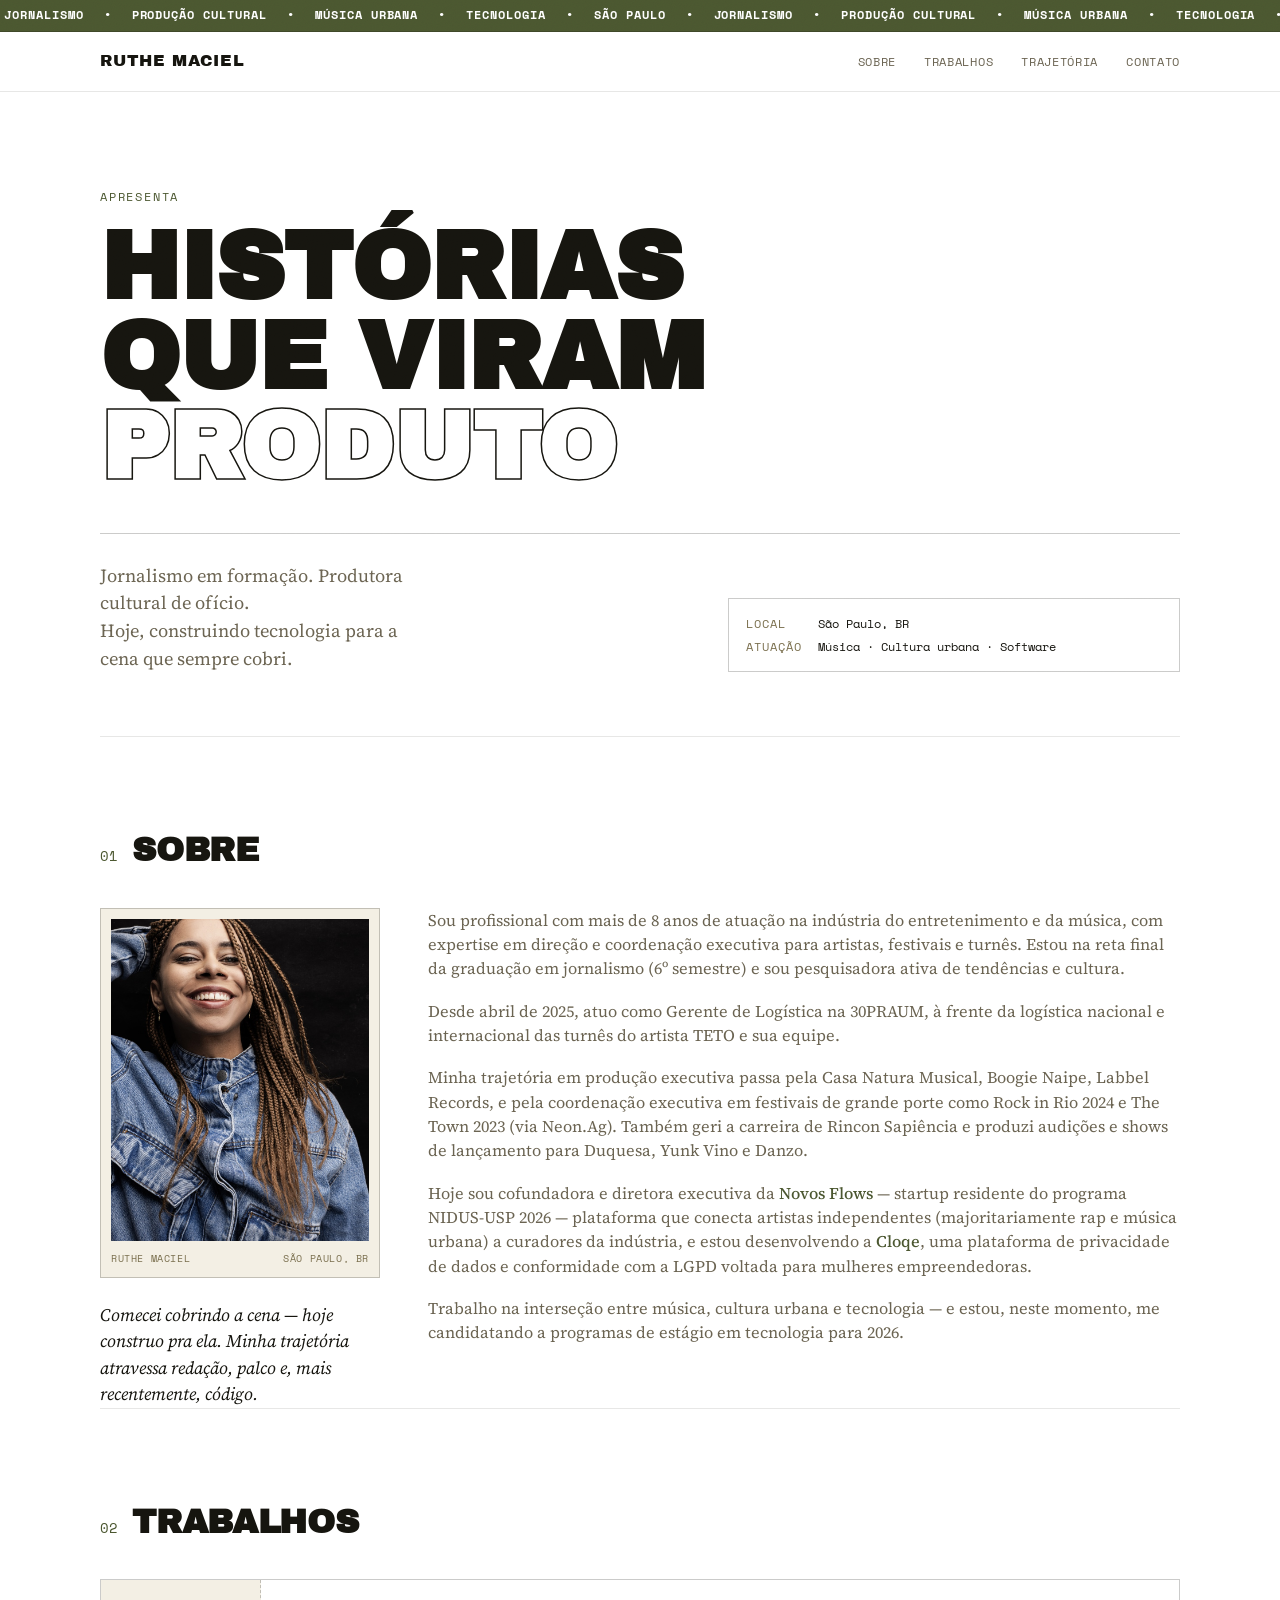
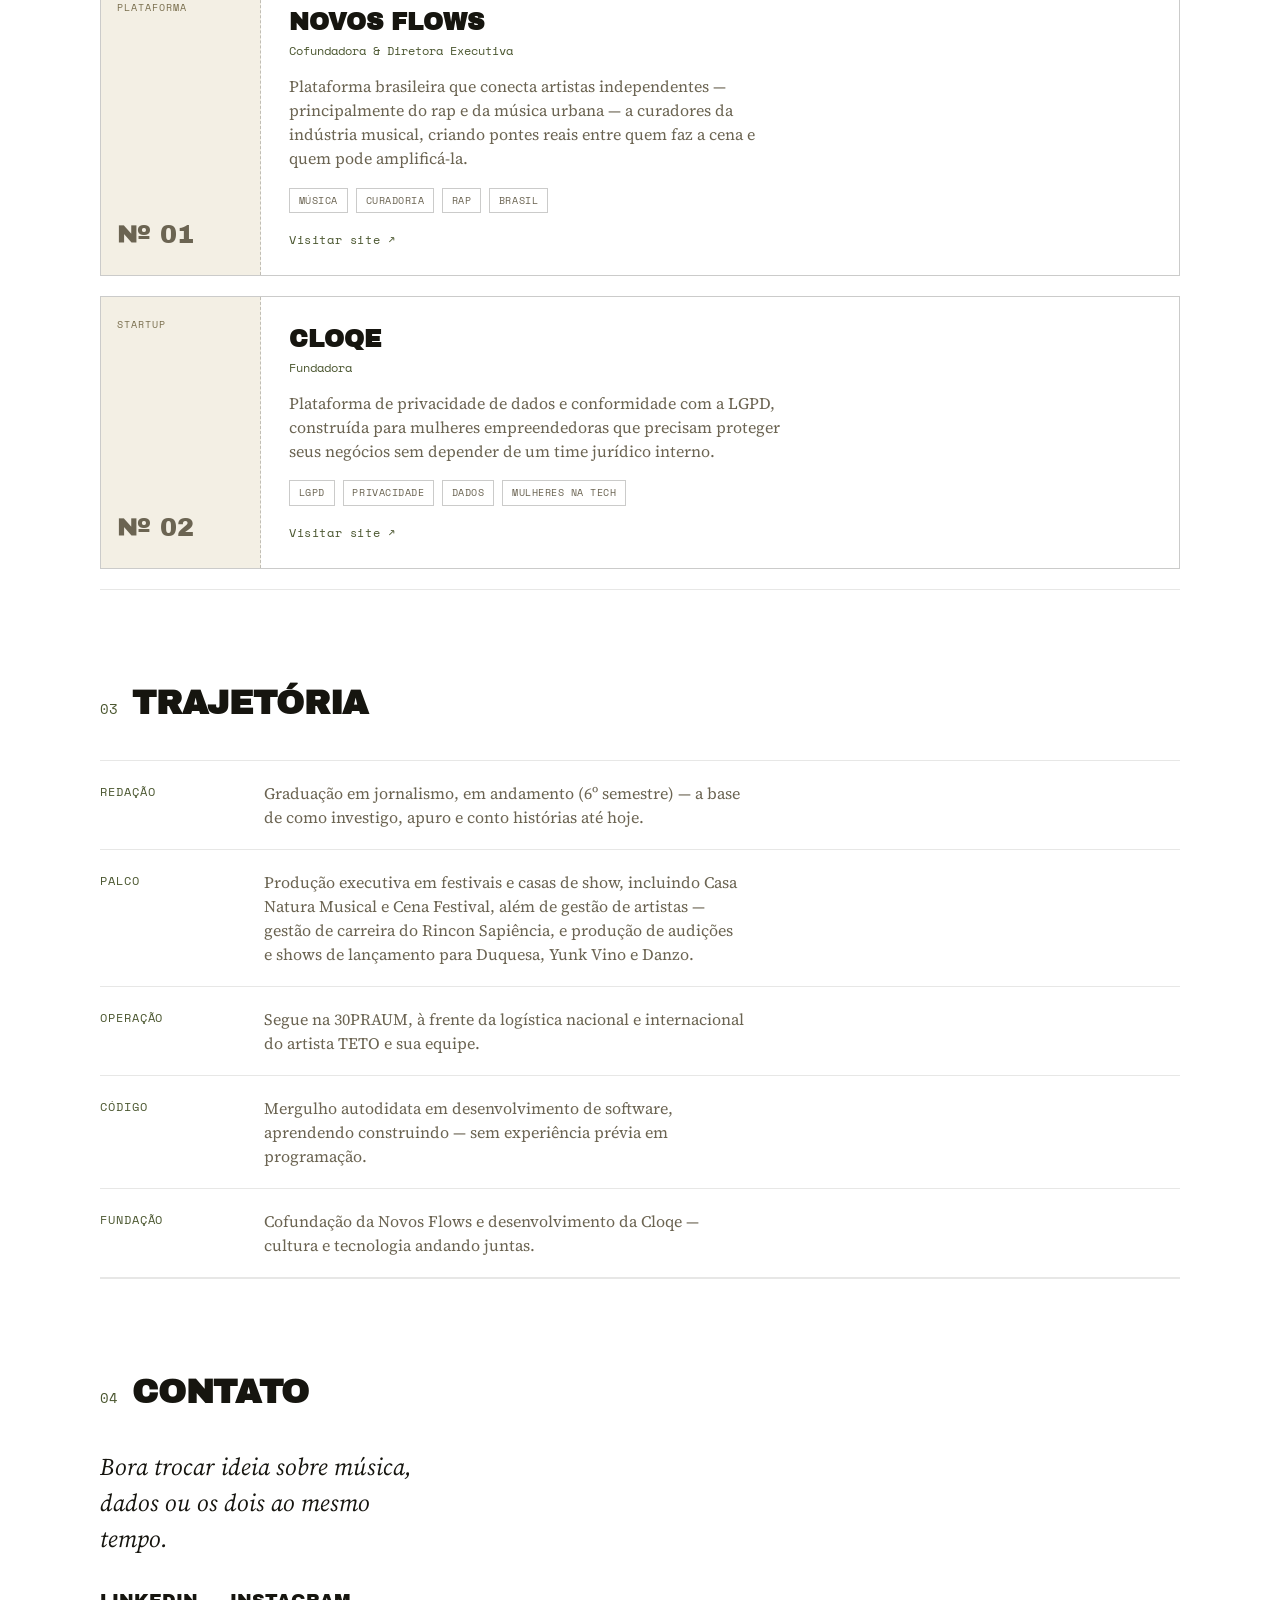
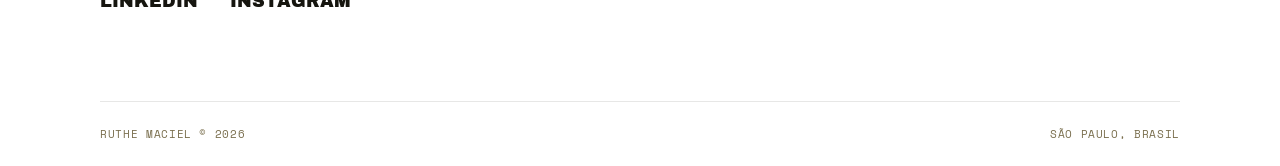
==== index.html @ b685c04d "forca atualizacao" ====
<!DOCTYPE html>
<html lang="pt-BR">
<head>
<meta charset="UTF-8">
<meta name="viewport" content="width=device-width, initial-scale=1.0">
<title>Ruthe Maciel — produção cultural & tecnologia</title>
<meta name="description" content="Ruthe Maciel. Jornalismo, produção cultural e tecnologia na cena da música urbana brasileira.">

<link rel="icon" type="image/png" href="assets/favicon.png">
<link rel="icon" type="image/svg+xml" href="assets/favicon.svg">

<meta property="og:type" content="website">
<meta property="og:title" content="Ruthe Maciel — histórias que viram produto">
<meta property="og:description" content="Jornalismo, produção cultural e tecnologia na cena da música urbana brasileira.">
<meta property="og:image" content="https://ruthemaciel-portfolio.vercel.app/assets/og-image.png">
<meta property="og:url" content="https://ruthemaciel-portfolio.vercel.app">
<meta property="og:locale" content="pt_BR">

<meta name="twitter:card" content="summary_large_image">
<meta name="twitter:title" content="Ruthe Maciel — histórias que viram produto">
<meta name="twitter:description" content="Jornalismo, produção cultural e tecnologia na cena da música urbana brasileira.">
<meta name="twitter:image" content="https://ruthemaciel-portfolio.vercel.app/assets/og-image.png">

<link rel="preconnect" href="https://fonts.googleapis.com">
<link rel="preconnect" href="https://fonts.gstatic.com" crossorigin>
<link href="https://fonts.googleapis.com/css2?family=Archivo+Black&family=Archivo:wght@400;500;600;700&family=Source+Serif+4:ital,opsz,wght@0,8..60,400;0,8..60,500;1,8..60,400&family=Space+Mono:wght@400;700&display=swap" rel="stylesheet">
<link rel="stylesheet" href="styles.css">
</head>
<body>

  <div class="grain"></div>

  <!-- MARQUEE -->
  <div class="marquee" aria-hidden="true">
    <div class="marquee__track">
      <div class="marquee__half">
        <span>JORNALISMO</span><span>•</span><span>PRODUÇÃO CULTURAL</span><span>•</span><span>MÚSICA URBANA</span><span>•</span><span>TECNOLOGIA</span><span>•</span><span>SÃO PAULO</span><span>•</span>
        <span>JORNALISMO</span><span>•</span><span>PRODUÇÃO CULTURAL</span><span>•</span><span>MÚSICA URBANA</span><span>•</span><span>TECNOLOGIA</span><span>•</span><span>SÃO PAULO</span><span>•</span>
        <span>JORNALISMO</span><span>•</span><span>PRODUÇÃO CULTURAL</span><span>•</span><span>MÚSICA URBANA</span><span>•</span><span>TECNOLOGIA</span><span>•</span><span>SÃO PAULO</span><span>•</span>
        <span>JORNALISMO</span><span>•</span><span>PRODUÇÃO CULTURAL</span><span>•</span><span>MÚSICA URBANA</span><span>•</span><span>TECNOLOGIA</span><span>•</span><span>SÃO PAULO</span><span>•</span>
        <span>JORNALISMO</span><span>•</span><span>PRODUÇÃO CULTURAL</span><span>•</span><span>MÚSICA URBANA</span><span>•</span><span>TECNOLOGIA</span><span>•</span><span>SÃO PAULO</span><span>•</span>
        <span>JORNALISMO</span><span>•</span><span>PRODUÇÃO CULTURAL</span><span>•</span><span>MÚSICA URBANA</span><span>•</span><span>TECNOLOGIA</span><span>•</span><span>SÃO PAULO</span><span>•</span>
        <span>JORNALISMO</span><span>•</span><span>PRODUÇÃO CULTURAL</span><span>•</span><span>MÚSICA URBANA</span><span>•</span><span>TECNOLOGIA</span><span>•</span><span>SÃO PAULO</span><span>•</span>
        <span>JORNALISMO</span><span>•</span><span>PRODUÇÃO CULTURAL</span><span>•</span><span>MÚSICA URBANA</span><span>•</span><span>TECNOLOGIA</span><span>•</span><span>SÃO PAULO</span><span>•</span>
      </div>
      <div class="marquee__half" aria-hidden="true">
        <span>JORNALISMO</span><span>•</span><span>PRODUÇÃO CULTURAL</span><span>•</span><span>MÚSICA URBANA</span><span>•</span><span>TECNOLOGIA</span><span>•</span><span>SÃO PAULO</span><span>•</span>
        <span>JORNALISMO</span><span>•</span><span>PRODUÇÃO CULTURAL</span><span>•</span><span>MÚSICA URBANA</span><span>•</span><span>TECNOLOGIA</span><span>•</span><span>SÃO PAULO</span><span>•</span>
        <span>JORNALISMO</span><span>•</span><span>PRODUÇÃO CULTURAL</span><span>•</span><span>MÚSICA URBANA</span><span>•</span><span>TECNOLOGIA</span><span>•</span><span>SÃO PAULO</span><span>•</span>
        <span>JORNALISMO</span><span>•</span><span>PRODUÇÃO CULTURAL</span><span>•</span><span>MÚSICA URBANA</span><span>•</span><span>TECNOLOGIA</span><span>•</span><span>SÃO PAULO</span><span>•</span>
        <span>JORNALISMO</span><span>•</span><span>PRODUÇÃO CULTURAL</span><span>•</span><span>MÚSICA URBANA</span><span>•</span><span>TECNOLOGIA</span><span>•</span><span>SÃO PAULO</span><span>•</span>
        <span>JORNALISMO</span><span>•</span><span>PRODUÇÃO CULTURAL</span><span>•</span><span>MÚSICA URBANA</span><span>•</span><span>TECNOLOGIA</span><span>•</span><span>SÃO PAULO</span><span>•</span>
        <span>JORNALISMO</span><span>•</span><span>PRODUÇÃO CULTURAL</span><span>•</span><span>MÚSICA URBANA</span><span>•</span><span>TECNOLOGIA</span><span>•</span><span>SÃO PAULO</span><span>•</span>
        <span>JORNALISMO</span><span>•</span><span>PRODUÇÃO CULTURAL</span><span>•</span><span>MÚSICA URBANA</span><span>•</span><span>TECNOLOGIA</span><span>•</span><span>SÃO PAULO</span><span>•</span>
      </div>
    </div>
  </div>

  <header class="site-header">
    <div class="wrap site-header__row">
      <span class="logo">RUTHE MACIEL</span>
      <nav class="nav">
        <a href="#sobre">Sobre</a>
        <a href="#trabalhos">Trabalhos</a>
        <a href="#trajetoria">Trajetória</a>
        <a href="#contato">Contato</a>
      </nav>
    </div>
  </header>

  <!-- HERO -->
  <section class="hero wrap">
    <p class="eyebrow">APRESENTA</p>
    <h1 class="hero__title">
      HISTÓRIAS<br>
      QUE VIRAM<br>
      <span class="outline">PRODUTO</span>
    </h1>
    <div class="hero__meta">
      <p class="hero__role">Jornalismo em formação. Produtora cultural de ofício.<br>Hoje, construindo tecnologia para a cena que sempre cobri.</p>
      <div class="ticket">
        <span class="ticket__label">LOCAL</span>
        <span class="ticket__value">São Paulo, BR</span>
        <span class="ticket__label">ATUAÇÃO</span>
        <span class="ticket__value">Música · Cultura urbana · Software</span>
      </div>
    </div>
  </section>

  <!-- SOBRE -->
  <section id="sobre" class="about wrap">
    <div class="section-head">
      <span class="section-num">01</span>
      <h2>Sobre</h2>
    </div>
    <div class="about__grid">
      <div class="about__portrait">
        <figure class="photo-frame">
          <img src="assets/photo/ruthe-original.jpg" alt="Retrato de Ruthe Maciel">
          <figcaption>
            <span>RUTHE MACIEL</span>
            <span>SÃO PAULO, BR</span>
          </figcaption>
        </figure>
        <p class="about__lead">
          Comecei cobrindo a cena — hoje construo pra ela. Minha trajetória atravessa redação, palco e, mais recentemente, código.
        </p>
      </div>
      <div class="about__body">
        <p>Sou profissional com mais de 8 anos de atuação na indústria do entretenimento e da música, com expertise em direção e coordenação executiva para artistas, festivais e turnês. Estou na reta final da graduação em jornalismo (6º semestre) e sou pesquisadora ativa de tendências e cultura.</p>
        <p>Desde abril de 2025, atuo como Gerente de Logística na 30PRAUM, à frente da logística nacional e internacional das turnês do artista TETO e sua equipe.</p>
        <p>Minha trajetória em produção executiva passa pela Casa Natura Musical, Boogie Naipe, Labbel Records, e pela coordenação executiva em festivais de grande porte como Rock in Rio 2024 e The Town 2023 (via Neon.Ag). Também geri a carreira de Rincon Sapiência e produzi audições e shows de lançamento para Duquesa, Yunk Vino e Danzo.</p>
        <p>Hoje sou cofundadora e diretora executiva da <strong>Novos Flows</strong> — startup residente do programa NIDUS-USP 2026 — plataforma que conecta artistas independentes (majoritariamente rap e música urbana) a curadores da indústria, e estou desenvolvendo a <strong>Cloqe</strong>, uma plataforma de privacidade de dados e conformidade com a LGPD voltada para mulheres empreendedoras.</p>
        <p>Trabalho na interseção entre música, cultura urbana e tecnologia — e estou, neste momento, me candidatando a programas de estágio em tecnologia para 2026.</p>
      </div>
    </div>
  </section>

  <!-- TRABALHOS -->
  <section id="trabalhos" class="works wrap">
    <div class="section-head">
      <span class="section-num">02</span>
      <h2>Trabalhos</h2>
    </div>

    <article class="work-card">
      <div class="work-card__stub">
        <span class="stub__eyebrow">PLATAFORMA</span>
        <span class="stub__num">№ 01</span>
      </div>
      <div class="work-card__body">
        <h3>Novos Flows</h3>
        <p class="work-card__role">Cofundadora & Diretora Executiva</p>
        <p class="work-card__desc">Plataforma brasileira que conecta artistas independentes — principalmente do rap e da música urbana — a curadores da indústria musical, criando pontes reais entre quem faz a cena e quem pode amplificá-la.</p>
        <div class="tags">
          <span>MÚSICA</span><span>CURADORIA</span><span>RAP</span><span>BRASIL</span>
        </div>
        <a href="https://novosflows.com.br" class="work-card__visit" target="_blank" rel="noopener noreferrer">Visitar site ↗</a>
      </div>
    </article>

    <article class="work-card">
      <div class="work-card__stub">
        <span class="stub__eyebrow">STARTUP</span>
        <span class="stub__num">№ 02</span>
      </div>
      <div class="work-card__body">
        <h3>Cloqe</h3>
        <p class="work-card__role">Fundadora</p>
        <p class="work-card__desc">Plataforma de privacidade de dados e conformidade com a LGPD, construída para mulheres empreendedoras que precisam proteger seus negócios sem depender de um time jurídico interno.</p>
        <div class="tags">
          <span>LGPD</span><span>PRIVACIDADE</span><span>DADOS</span><span>MULHERES NA TECH</span>
        </div>
        <a href="https://cloqe.com.br" class="work-card__visit" target="_blank" rel="noopener noreferrer">Visitar site ↗</a>
      </div>
    </article>
  </section>

  <!-- TRAJETÓRIA -->
  <section id="trajetoria" class="timeline wrap">
    <div class="section-head">
      <span class="section-num">03</span>
      <h2>Trajetória</h2>
    </div>
    <ul class="timeline__list">
      <li>
        <span class="timeline__tag">REDAÇÃO</span>
        <p>Graduação em jornalismo, em andamento (6º semestre) — a base de como investigo, apuro e conto histórias até hoje.</p>
      </li>
      <li>
        <span class="timeline__tag">PALCO</span>
        <p>Produção executiva em festivais e casas de show, incluindo Casa Natura Musical e Cena Festival, além de gestão de artistas — gestão de carreira do Rincon Sapiência, e produção de audições e shows de lançamento para Duquesa, Yunk Vino e Danzo.</p>
      </li>
      <li>
        <span class="timeline__tag">OPERAÇÃO</span>
        <p>Segue na 30PRAUM, à frente da logística nacional e internacional do artista TETO e sua equipe.</p>
      </li>
      <li>
        <span class="timeline__tag">CÓDIGO</span>
        <p>Mergulho autodidata em desenvolvimento de software, aprendendo construindo — sem experiência prévia em programação.</p>
      </li>
      <li>
        <span class="timeline__tag">FUNDAÇÃO</span>
        <p>Cofundação da Novos Flows e desenvolvimento da Cloqe — cultura e tecnologia andando juntas.</p>
      </li>
    </ul>
  </section>

  <!-- CONTATO -->
  <section id="contato" class="contact wrap">
    <div class="section-head">
      <span class="section-num">04</span>
      <h2>Contato</h2>
    </div>
    <p class="contact__lead">Bora trocar ideia sobre música, dados ou os dois ao mesmo tempo.</p>
    <div class="contact__links">
      <a href="https://www.linkedin.com/in/aruthemaciel/" class="contact__link" target="_blank" rel="noopener noreferrer">LinkedIn</a>
      <a href="https://www.instagram.com/aruthemaciel/" class="contact__link" target="_blank" rel="noopener noreferrer">Instagram</a>
    </div>
  </section>

  <footer class="site-footer wrap">
    <span>RUTHE MACIEL © 2026</span>
    <span>SÃO PAULO, BRASIL</span>
  </footer>

  <script src="script.js"></script>
</body>
</html>
---- styles.css ----
/* ============================================
   TOKENS
   ============================================ */
:root {
  --bg: #FFFFFF;
  --surface: #F3EFE4;
  --ink: #16150F;
  --muted: #6B6452;
  --pink: #4B5730;
  --olive: #7A6F4E;
  --line: rgba(22, 21, 15, 0.10);
  --line-strong: rgba(22, 21, 15, 0.22);

  --display: 'Archivo Black', 'Archivo', sans-serif;
  --sans: 'Archivo', sans-serif;
  --serif: 'Source Serif 4', Georgia, serif;
  --mono: 'Space Mono', monospace;

  --wrap: min(1080px, 100% - 3rem);
}

* { box-sizing: border-box; }

@media (prefers-reduced-motion: reduce) {
  *, *::before, *::after {
    animation-duration: 0.01ms !important;
    animation-iteration-count: 1 !important;
    transition-duration: 0.01ms !important;
    scroll-behavior: auto !important;
  }
}

html { scroll-behavior: smooth; }

body {
  margin: 0;
  background: var(--bg);
  color: var(--ink);
  font-family: var(--sans);
  line-height: 1.5;
  position: relative;
}

.wrap {
  width: var(--wrap);
  margin-inline: auto;
}

/* subtle film-grain texture, purely decorative */
.grain {
  position: fixed;
  inset: 0;
  pointer-events: none;
  z-index: 1;
  opacity: 0.05;
  mix-blend-mode: overlay;
  background-image: url("data:image/svg+xml,%3Csvg xmlns='http://www.w3.org/2000/svg' width='140' height='140'%3E%3Cfilter id='n'%3E%3CfeTurbulence type='fractalNoise' baseFrequency='0.9' numOctaves='2' stitchTiles='stitch'/%3E%3C/filter%3E%3Crect width='100%25' height='100%25' filter='url(%23n)'/%3E%3C/svg%3E");
}

a { color: inherit; }

/* ============================================
   MARQUEE
   ============================================ */
.marquee {
  background: var(--pink);
  color: var(--bg);
  overflow: hidden;
  white-space: nowrap;
  border-bottom: 1px solid var(--line-strong);
}

.marquee__track {
  display: flex;
  width: max-content;
  font-family: var(--mono);
  font-weight: 700;
  font-size: 0.75rem;
  letter-spacing: 0.08em;
  animation: scroll 300s linear infinite;
}

.marquee__half {
  display: flex;
  flex-shrink: 0;
  gap: 0.75rem;
  padding-block: 0.4rem;
}

.marquee__track span { padding-inline: 0.25rem; }

@keyframes scroll {
  from { transform: translateX(0); }
  to { transform: translateX(-50%); }
}

/* ============================================
   HEADER
   ============================================ */
.site-header {
  position: sticky;
  top: 0;
  z-index: 10;
  background: rgba(255, 255, 255, 0.82);
  backdrop-filter: blur(6px);
  border-bottom: 1px solid var(--line);
}

.site-header__row {
  display: flex;
  align-items: center;
  justify-content: space-between;
  padding-block: 1.1rem;
}

.logo {
  font-family: var(--display);
  font-size: 1rem;
  letter-spacing: 0.05em;
}

.nav { display: flex; gap: 1.75rem; }

.nav a {
  text-decoration: none;
  font-family: var(--mono);
  font-size: 0.72rem;
  letter-spacing: 0.06em;
  text-transform: uppercase;
  color: var(--muted);
  position: relative;
  padding-block: 0.2rem;
}

.nav a:hover,
.nav a:focus-visible { color: var(--ink); }

.nav a::after {
  content: '';
  position: absolute;
  left: 0; bottom: -2px;
  width: 0; height: 1px;
  background: var(--pink);
  transition: width 0.25s ease;
}

.nav a:hover::after,
.nav a:focus-visible::after { width: 100%; }

/* ============================================
   HERO
   ============================================ */
.hero {
  padding-top: clamp(3rem, 8vw, 6rem);
  padding-bottom: clamp(3rem, 6vw, 4rem);
}

.eyebrow {
  font-family: var(--mono);
  font-size: 0.75rem;
  letter-spacing: 0.15em;
  color: var(--pink);
  margin: 0 0 1rem;
}

.hero__title {
  font-family: var(--display);
  font-size: clamp(2.75rem, 9vw, 6rem);
  line-height: 0.94;
  letter-spacing: -0.01em;
  margin: 0 0 2.5rem;
  text-transform: uppercase;
}

.hero__title .outline {
  -webkit-text-stroke: 1.5px var(--ink);
  color: transparent;
}

.hero__meta {
  display: grid;
  grid-template-columns: 1.3fr 1fr;
  gap: 2.5rem;
  align-items: end;
  border-top: 1px solid var(--line-strong);
  padding-top: 1.75rem;
}

.hero__role {
  font-family: var(--serif);
  font-size: 1.15rem;
  color: var(--muted);
  margin: 0;
  max-width: 34ch;
}

.ticket {
  display: grid;
  grid-template-columns: auto 1fr;
  gap: 0.35rem 1rem;
  font-family: var(--mono);
  font-size: 0.72rem;
  border: 1px solid var(--line-strong);
  padding: 1rem 1.1rem;
}

.ticket__label { color: var(--olive); letter-spacing: 0.08em; }
.ticket__value { color: var(--ink); }

/* ============================================
   SECTION HEAD (shared)
   ============================================ */
.section-head {
  display: flex;
  align-items: baseline;
  gap: 0.9rem;
  margin-bottom: 2rem;
  padding-top: clamp(3.5rem, 7vw, 5.5rem);
  border-top: 1px solid var(--line);
}

.section-num {
  font-family: var(--mono);
  color: var(--pink);
  font-size: 0.85rem;
}

.section-head h2 {
  font-family: var(--display);
  text-transform: uppercase;
  font-size: clamp(1.5rem, 3vw, 2.1rem);
  margin: 0;
  letter-spacing: -0.01em;
}

/* ============================================
   ABOUT
   ============================================ */
.about__grid {
  display: grid;
  grid-template-columns: 280px 1fr;
  gap: 3rem;
  align-items: start;
}

.about__portrait {
  display: flex;
  flex-direction: column;
  gap: 1.5rem;
}

.photo-frame {
  margin: 0;
  border: 1px solid var(--line-strong);
  background: var(--surface);
  padding: 10px;
}

.photo-frame img {
  display: block;
  width: 100%;
  height: auto;
}

.photo-frame figcaption {
  display: flex;
  justify-content: space-between;
  font-family: var(--mono);
  font-size: 0.62rem;
  letter-spacing: 0.06em;
  color: var(--olive);
  margin-top: 0.7rem;
}

.about__lead {
  font-family: var(--serif);
  font-style: italic;
  font-size: 1.1rem;
  color: var(--ink);
  margin: 0;
}

.about__body p {
  font-family: var(--serif);
  font-size: 1.02rem;
  color: var(--muted);
  margin: 0 0 1.1rem;
}

.about__body strong { color: var(--pink); font-weight: 500; }

/* ============================================
   WORKS
   ============================================ */
.work-card {
  display: grid;
  grid-template-columns: 160px 1fr;
  border: 1px solid var(--line-strong);
  margin-bottom: 1.25rem;
  transition: border-color 0.25s ease, transform 0.25s ease;
}

.work-card:hover {
  border-color: var(--pink);
  transform: translateX(4px);
}

.work-card__stub {
  background: var(--surface);
  border-right: 1px dashed var(--line-strong);
  display: flex;
  flex-direction: column;
  justify-content: space-between;
  padding: 1.25rem 1rem;
}

.stub__eyebrow {
  font-family: var(--mono);
  font-size: 0.65rem;
  letter-spacing: 0.1em;
  color: var(--olive);
}

.stub__num {
  font-family: var(--display);
  font-size: 1.6rem;
  color: var(--muted);
}

.work-card__body { padding: 1.5rem 1.75rem; }

.work-card__body h3 {
  font-family: var(--display);
  text-transform: uppercase;
  font-size: 1.5rem;
  margin: 0 0 0.15rem;
}

.work-card__role {
  font-family: var(--mono);
  font-size: 0.75rem;
  color: var(--pink);
  margin: 0 0 0.85rem;
}

.work-card__desc {
  font-family: var(--serif);
  color: var(--muted);
  max-width: 62ch;
  margin: 0 0 1.1rem;
}

.tags { display: flex; flex-wrap: wrap; gap: 0.5rem; }

.tags span {
  font-family: var(--mono);
  font-size: 0.65rem;
  letter-spacing: 0.05em;
  border: 1px solid var(--line-strong);
  padding: 0.25rem 0.55rem;
  color: var(--muted);
}

.work-card__visit {
  display: inline-block;
  margin-top: 1.1rem;
  font-family: var(--mono);
  font-size: 0.75rem;
  letter-spacing: 0.05em;
  color: var(--pink);
  text-decoration: none;
  border-bottom: 1px solid transparent;
  transition: border-color 0.2s ease;
}

.work-card__visit:hover,
.work-card__visit:focus-visible {
  border-color: var(--pink);
}

/* ============================================
   TIMELINE
   ============================================ */
.timeline__list {
  list-style: none;
  margin: 0;
  padding: 0;
  border-top: 1px solid var(--line);
}

.timeline__list li {
  display: grid;
  grid-template-columns: 140px 1fr;
  gap: 1.5rem;
  padding: 1.25rem 0;
  border-bottom: 1px solid var(--line);
}

.timeline__tag {
  font-family: var(--mono);
  font-size: 0.72rem;
  letter-spacing: 0.08em;
  color: var(--pink);
  padding-top: 0.15rem;
}

.timeline__list p {
  font-family: var(--serif);
  color: var(--muted);
  margin: 0;
  max-width: 60ch;
}

/* ============================================
   CONTACT
   ============================================ */
.contact { padding-bottom: 5rem; }

.contact__lead {
  font-family: var(--serif);
  font-style: italic;
  font-size: 1.5rem;
  max-width: 26ch;
  margin: 0 0 2rem;
}

.contact__links {
  display: flex;
  flex-wrap: wrap;
  gap: 1rem 2rem;
}

.contact__link {
  font-family: var(--display);
  text-transform: uppercase;
  font-size: 1.1rem;
  text-decoration: none;
  border-bottom: 2px solid transparent;
  padding-bottom: 0.2rem;
  transition: border-color 0.2s ease, color 0.2s ease;
}

.contact__link:hover,
.contact__link:focus-visible {
  border-color: var(--pink);
  color: var(--pink);
}

/* ============================================
   FOOTER
   ============================================ */
.site-footer {
  display: flex;
  justify-content: space-between;
  padding-block: 1.5rem;
  border-top: 1px solid var(--line);
  font-family: var(--mono);
  font-size: 0.68rem;
  color: var(--olive);
  letter-spacing: 0.06em;
}

/* ============================================
   FOCUS STATES
   ============================================ */
a:focus-visible,
button:focus-visible {
  outline: 2px solid var(--pink);
  outline-offset: 2px;
}

/* ============================================
   RESPONSIVE
   ============================================ */
@media (max-width: 760px) {
  .nav { gap: 1rem; }
  .nav a { font-size: 0.65rem; }

  .hero__meta {
    grid-template-columns: 1fr;
    gap: 1.5rem;
  }

  .about__grid {
    grid-template-columns: 1fr;
    gap: 1.5rem;
  }

  .work-card {
    grid-template-columns: 1fr;
  }

  .work-card__stub {
    flex-direction: row;
    border-right: none;
    border-bottom: 1px dashed var(--line-strong);
  }

  .timeline__list li {
    grid-template-columns: 1fr;
    gap: 0.4rem;
  }

  .site-footer {
    flex-direction: column;
    gap: 0.3rem;
  }
}
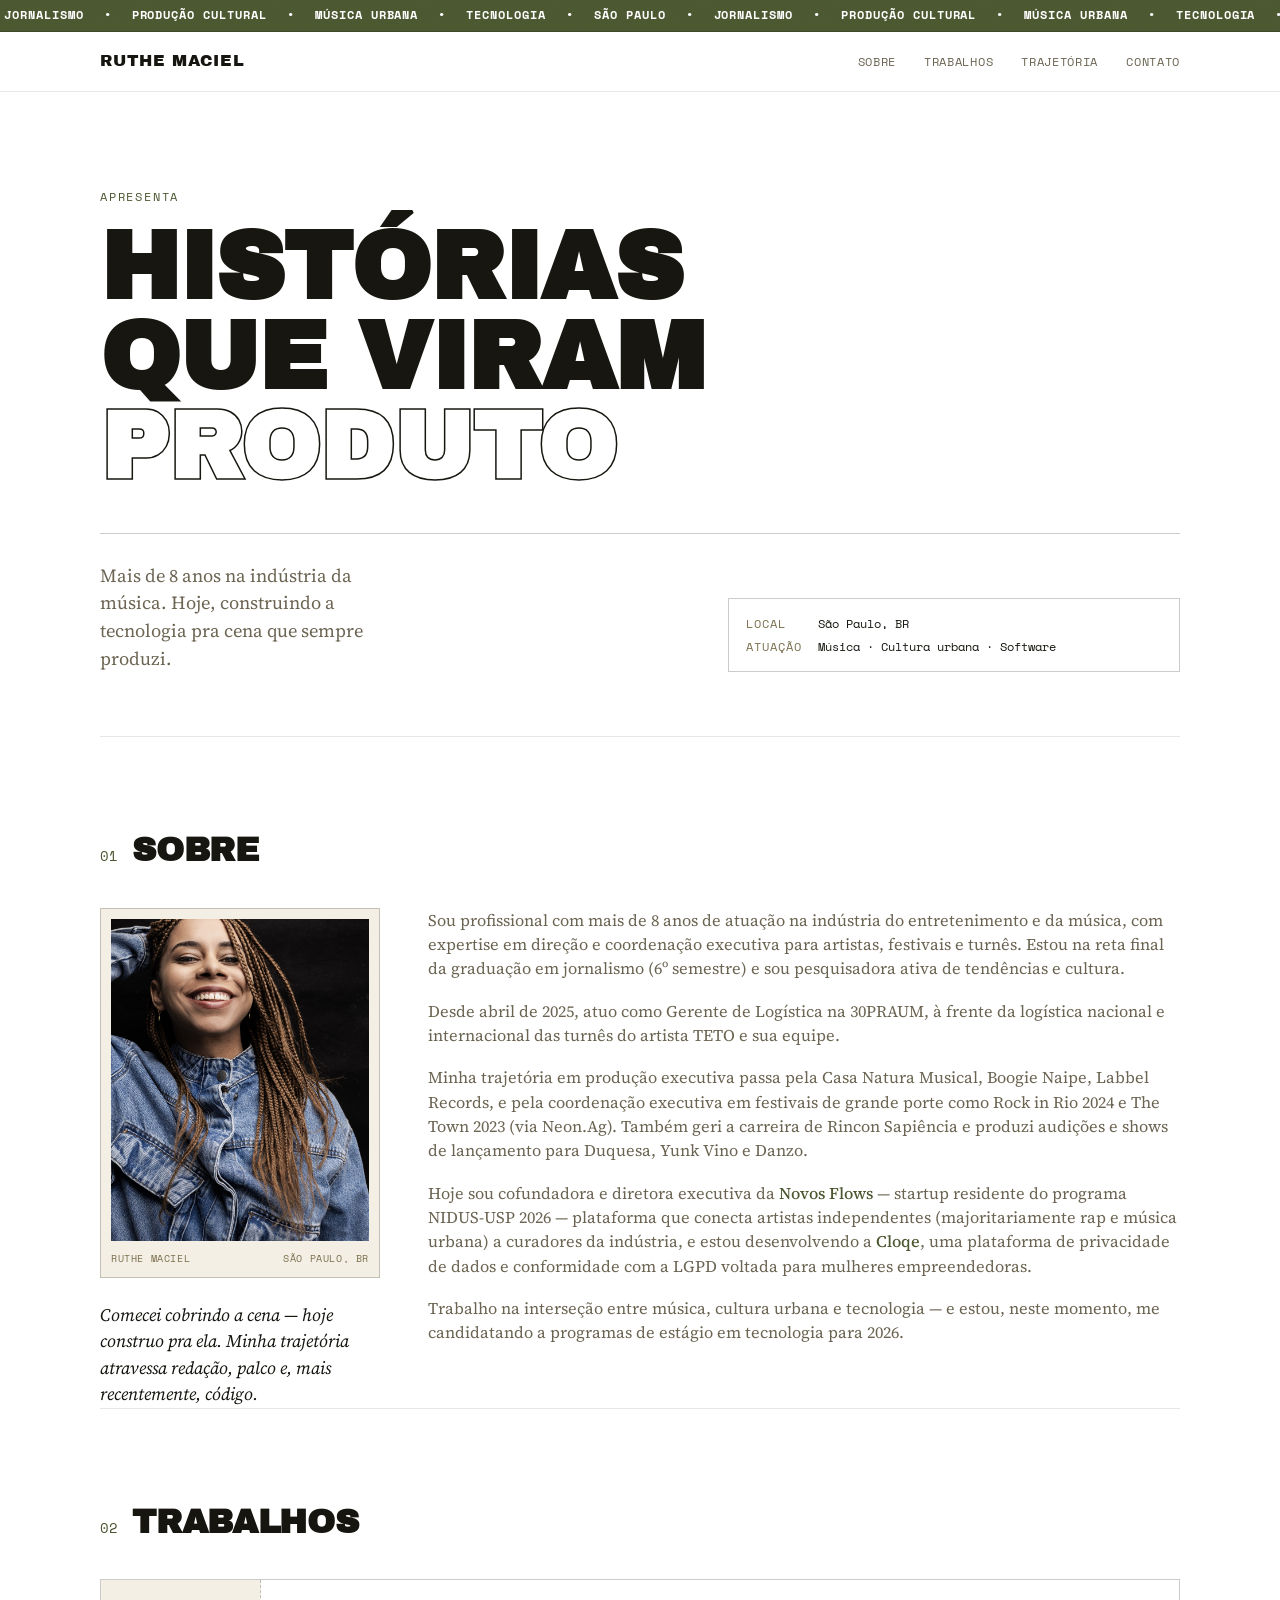
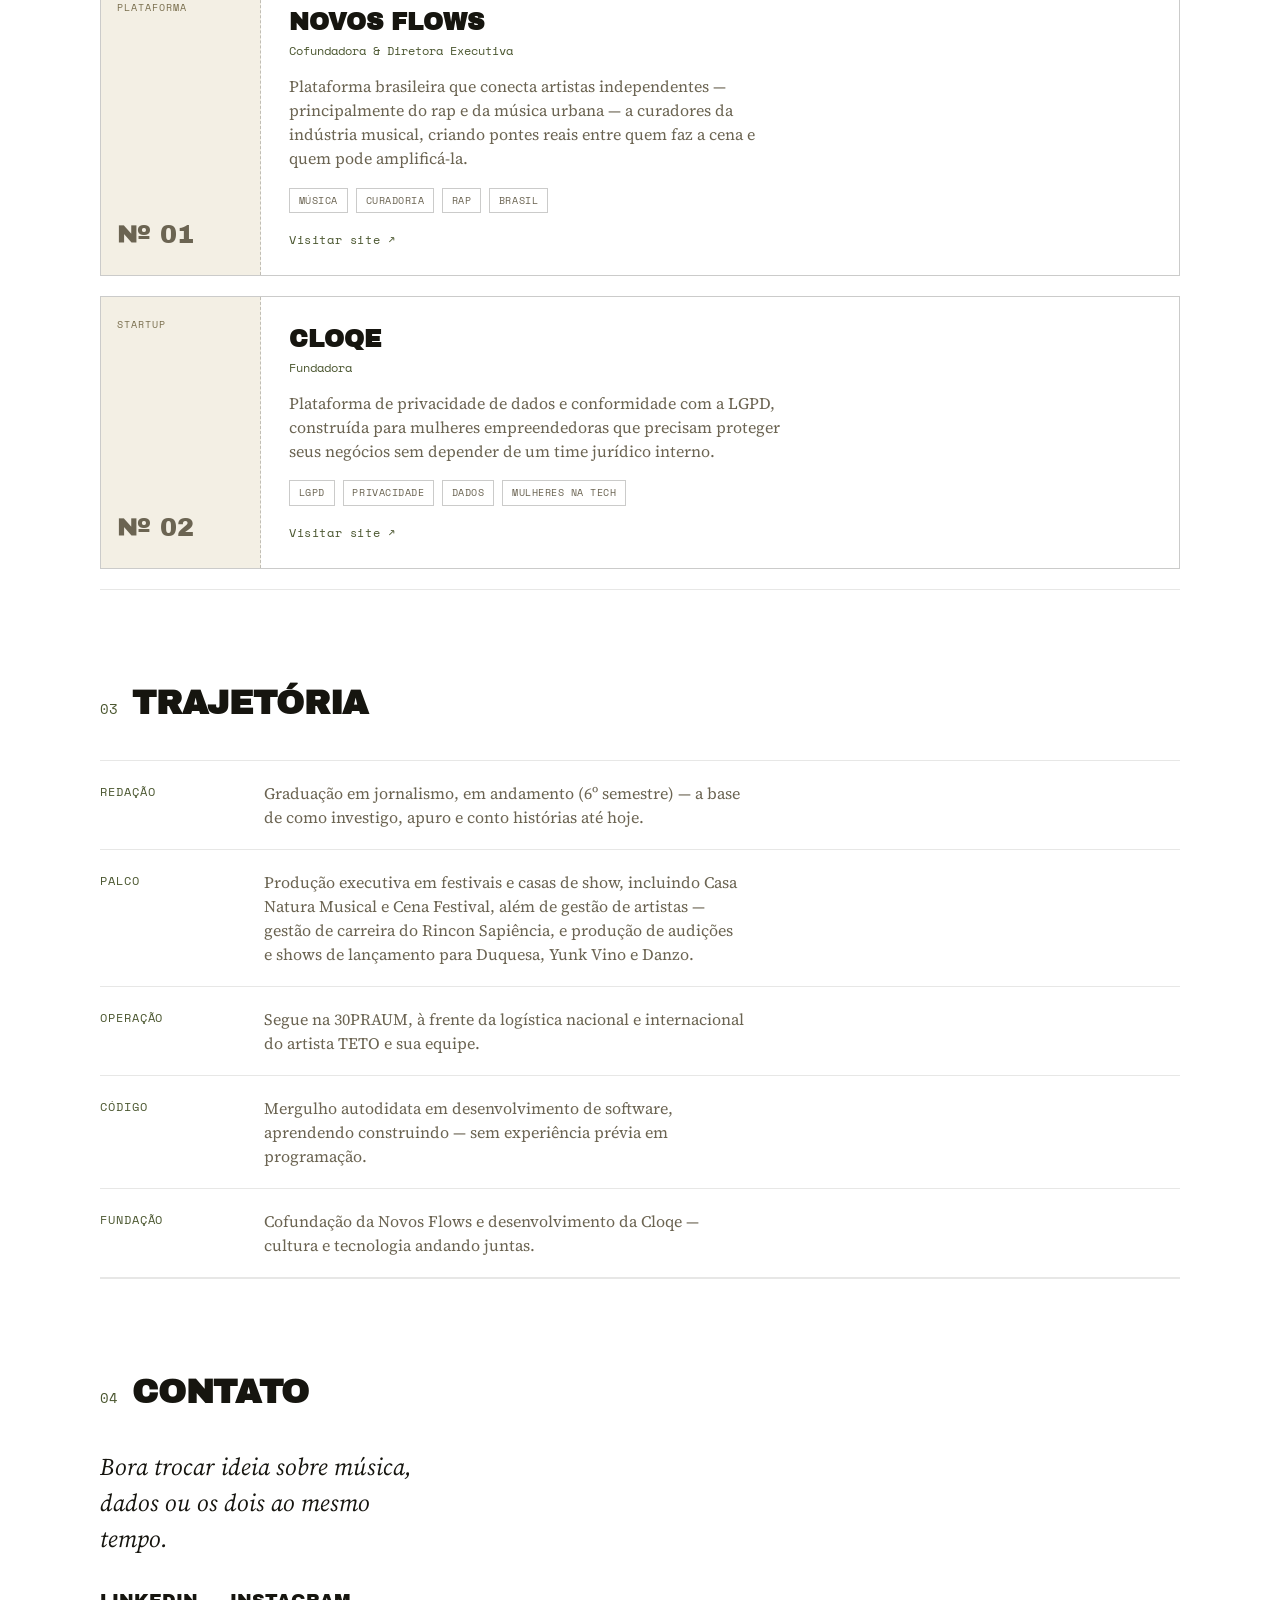
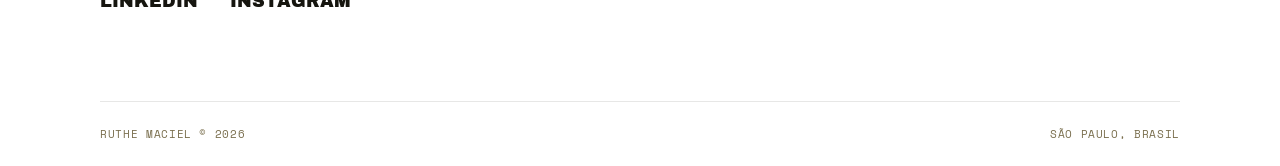
==== commit 48fe54fa: "forca atualizacao" ====
--- a/index.html
+++ b/index.html
@@ -77,7 +77,7 @@
       <span class="outline">PRODUTO</span>
     </h1>
     <div class="hero__meta">
-      <p class="hero__role">Jornalismo em formação. Produtora cultural de ofício.<br>Hoje, construindo tecnologia para a cena que sempre cobri.</p>
+      <p class="hero__role">Mais de 8 anos na indústria da música. Hoje, construindo a tecnologia pra cena que sempre produzi.</p>
       <div class="ticket">
         <span class="ticket__label">LOCAL</span>
         <span class="ticket__value">São Paulo, BR</span>
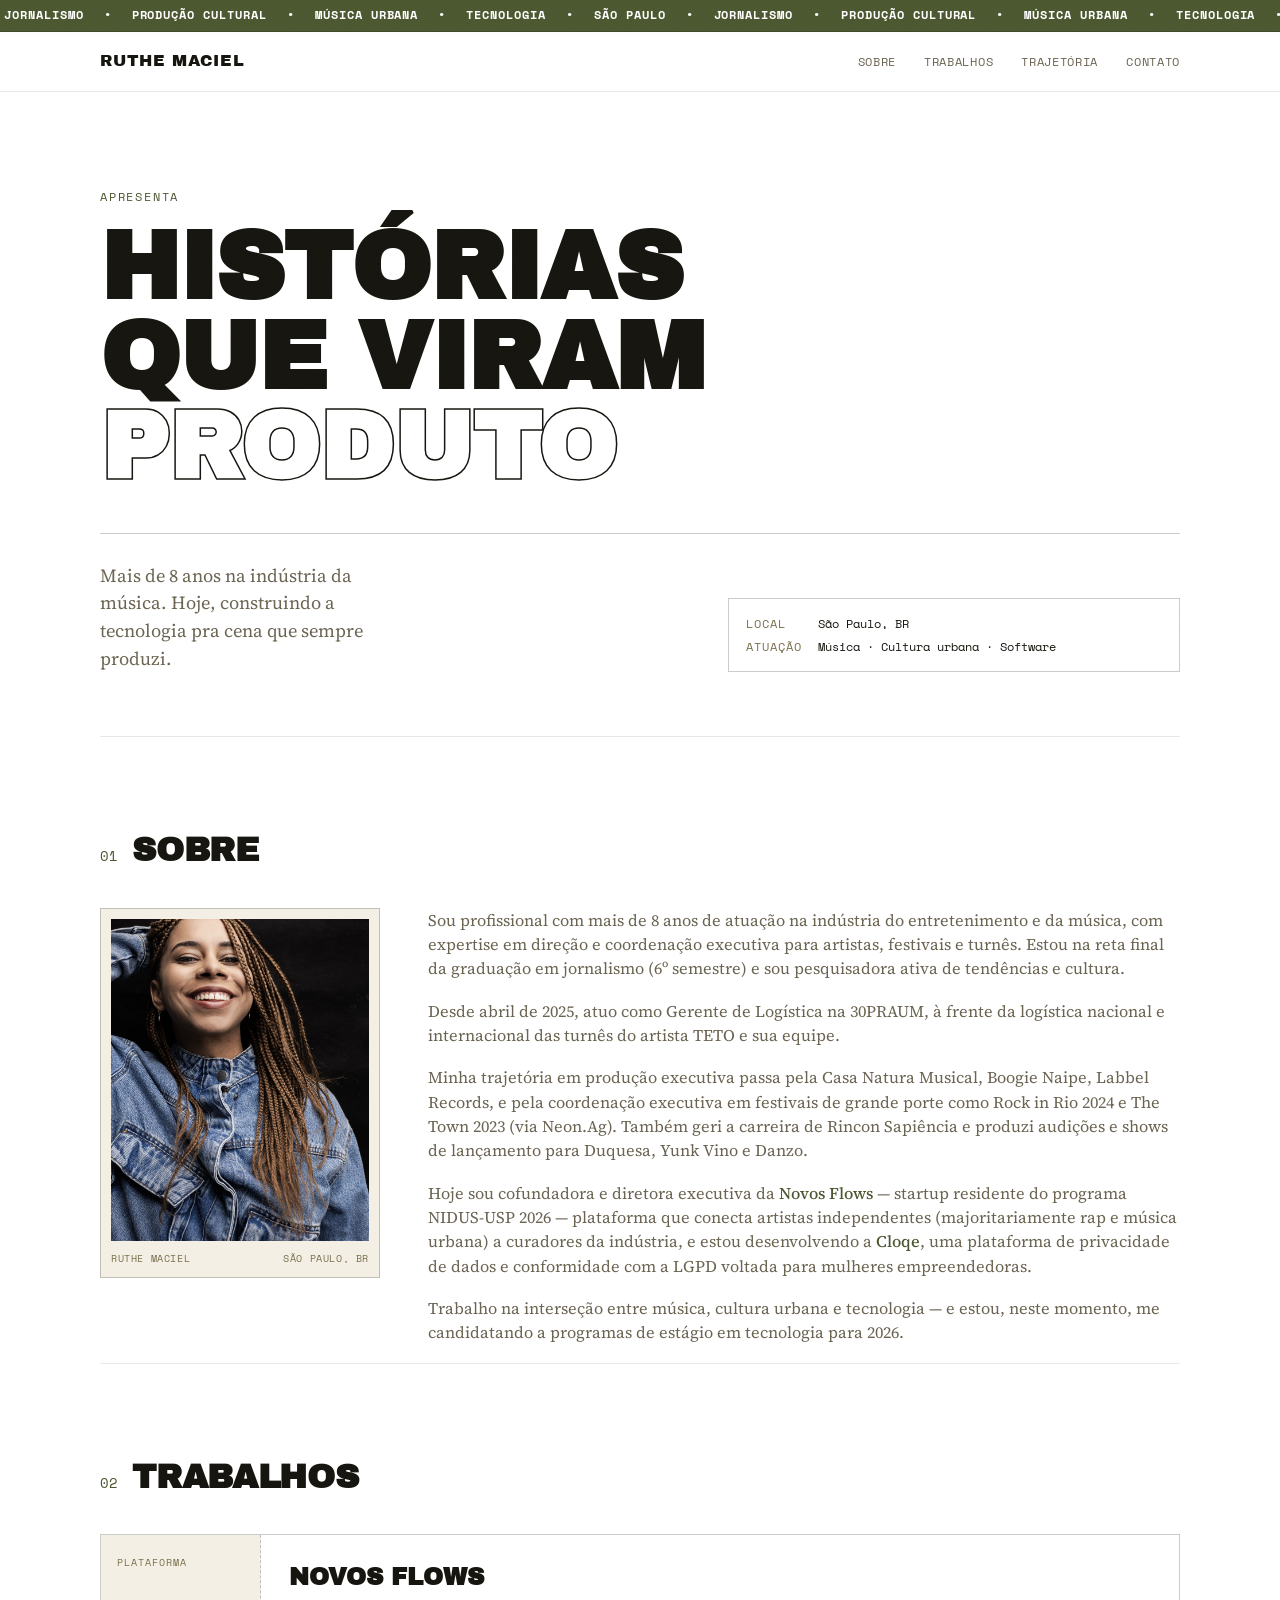
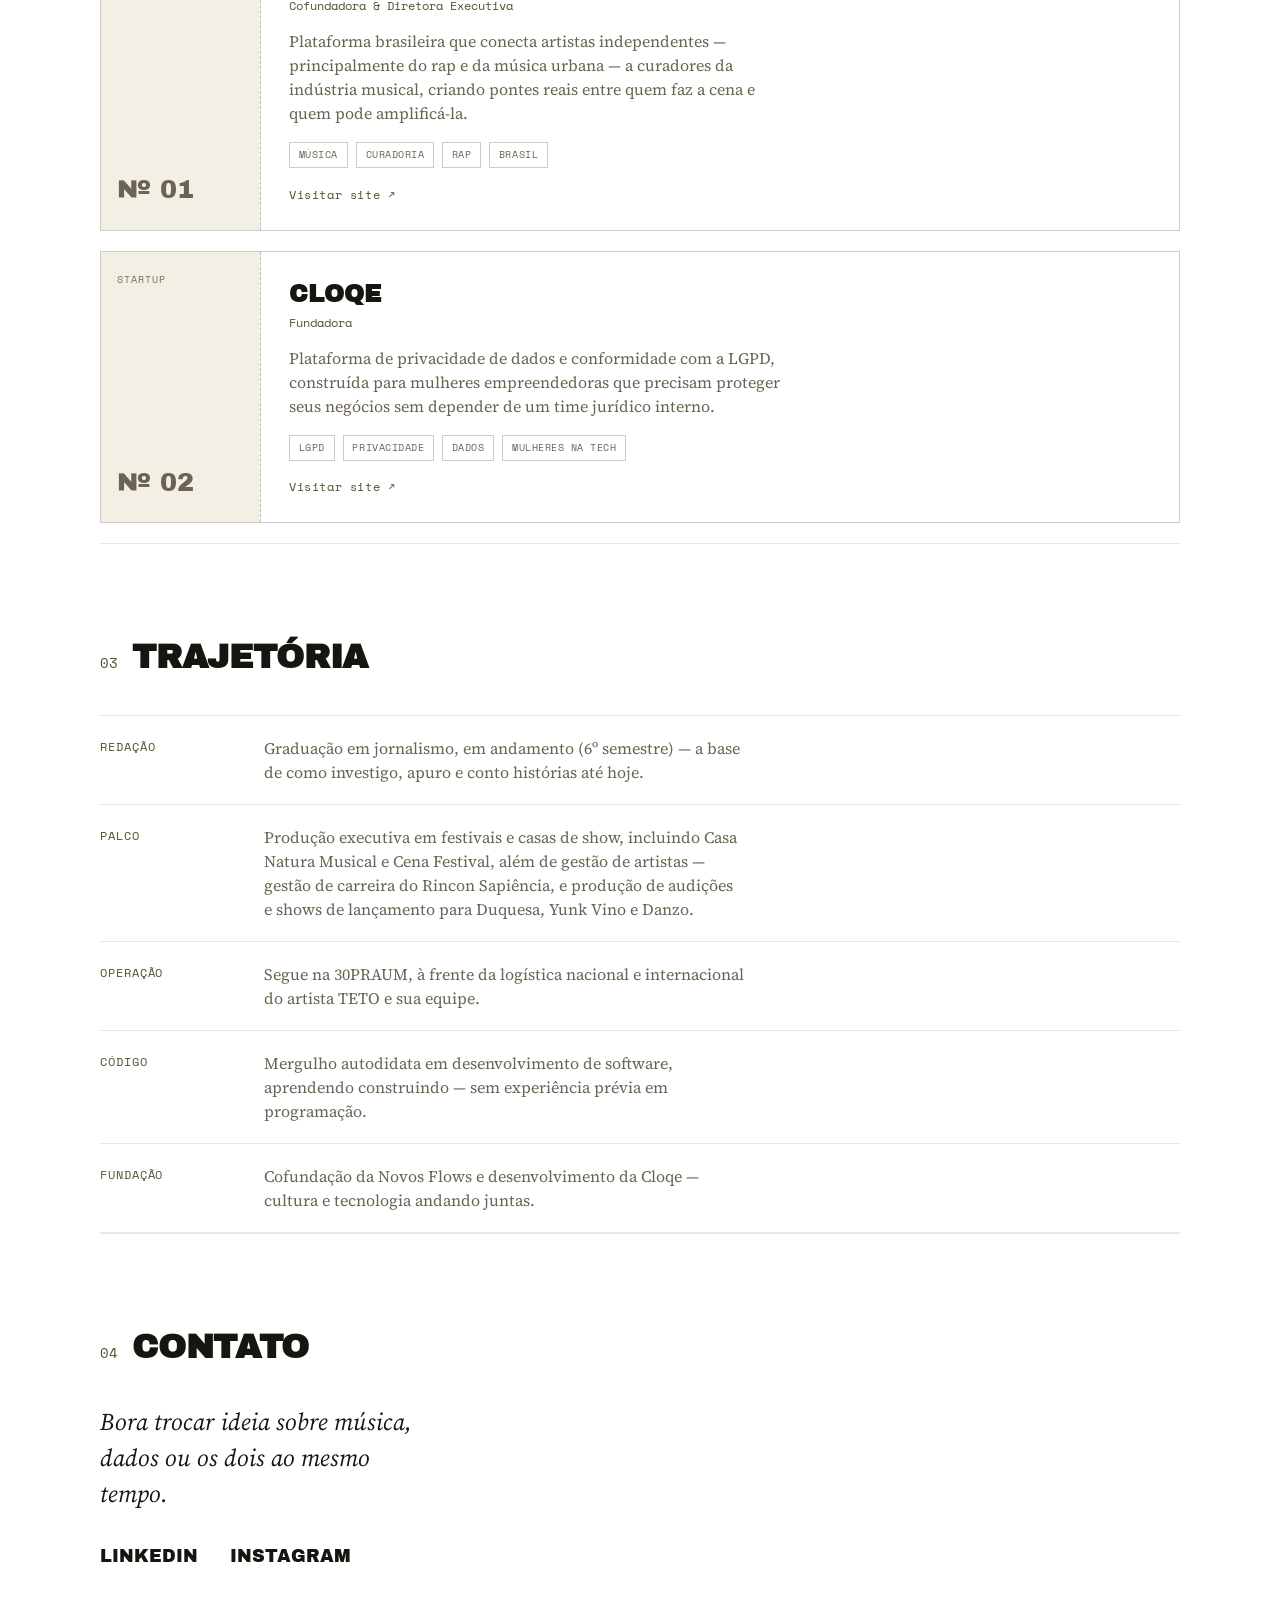
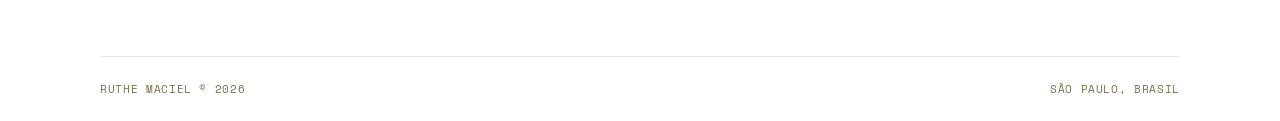
==== commit f83ab3e7: "forca atualizacao" ====
--- a/index.html
+++ b/index.html
@@ -102,9 +102,6 @@
             <span>SÃO PAULO, BR</span>
           </figcaption>
         </figure>
-        <p class="about__lead">
-          Comecei cobrindo a cena — hoje construo pra ela. Minha trajetória atravessa redação, palco e, mais recentemente, código.
-        </p>
       </div>
       <div class="about__body">
         <p>Sou profissional com mais de 8 anos de atuação na indústria do entretenimento e da música, com expertise em direção e coordenação executiva para artistas, festivais e turnês. Estou na reta final da graduação em jornalismo (6º semestre) e sou pesquisadora ativa de tendências e cultura.</p>
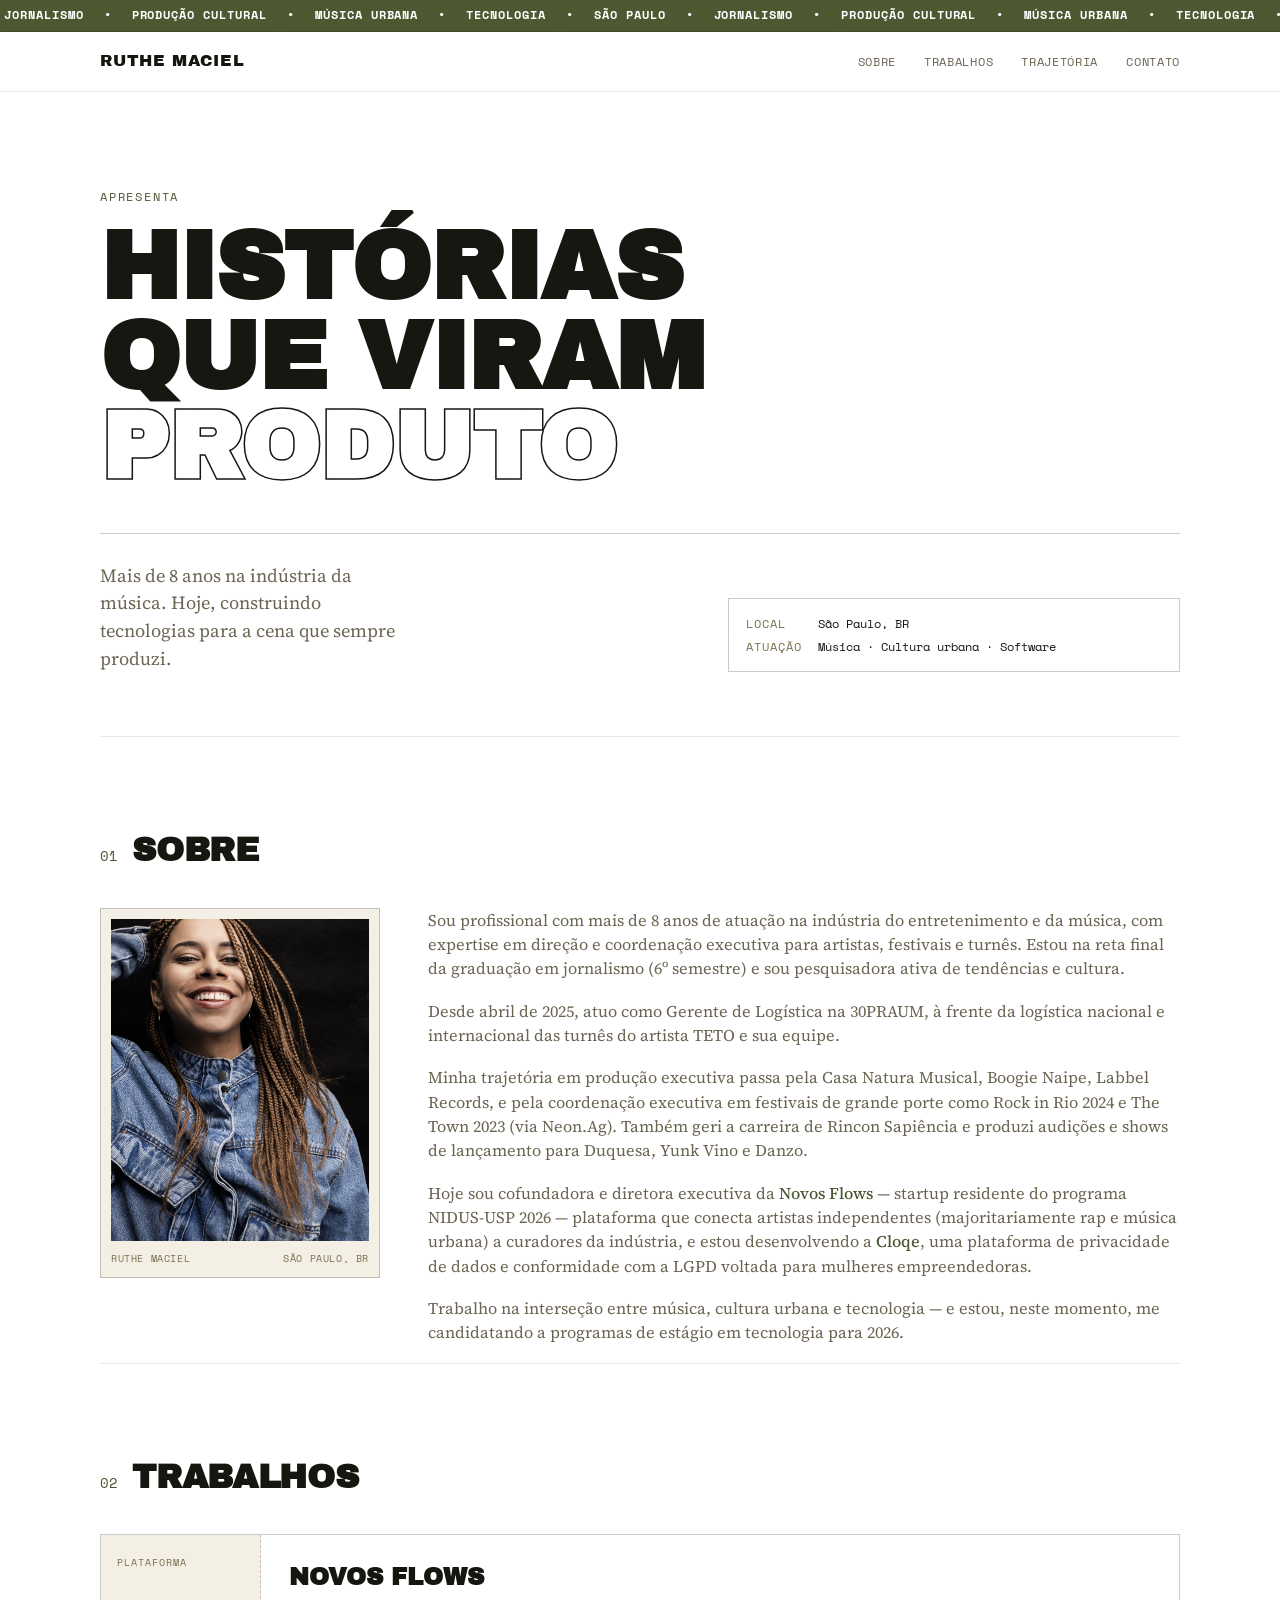
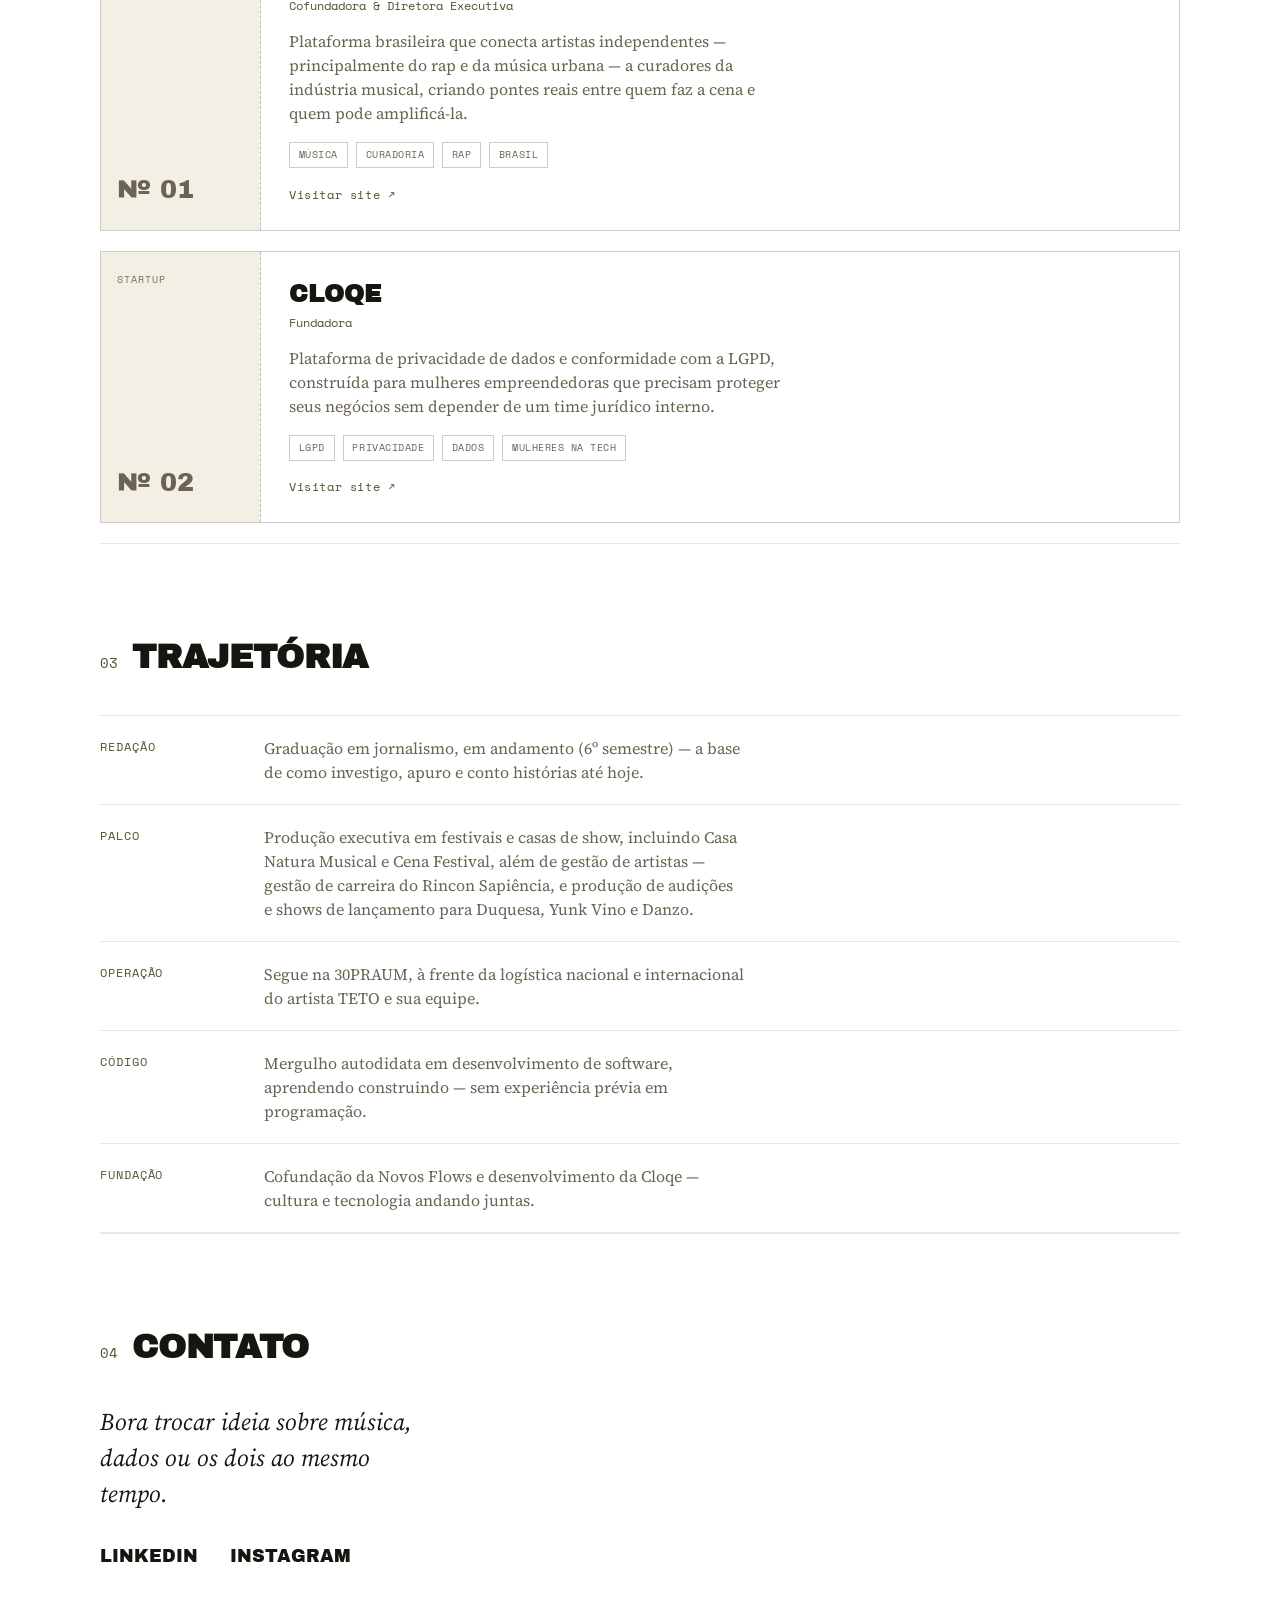
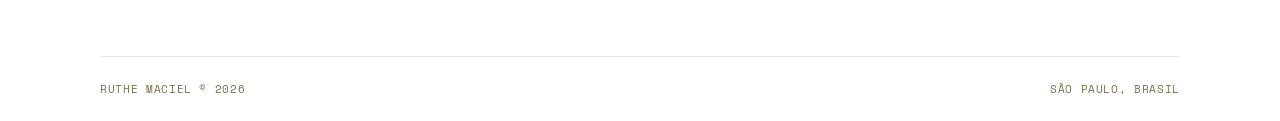
==== commit 2e1eb46a: "forca atualizacao" ====
--- a/index.html
+++ b/index.html
@@ -77,7 +77,7 @@
       <span class="outline">PRODUTO</span>
     </h1>
     <div class="hero__meta">
-      <p class="hero__role">Mais de 8 anos na indústria da música. Hoje, construindo a tecnologia pra cena que sempre produzi.</p>
+      <p class="hero__role">Mais de 8 anos na indústria da música. Hoje, construindo tecnologias para a cena que sempre produzi.</p>
       <div class="ticket">
         <span class="ticket__label">LOCAL</span>
         <span class="ticket__value">São Paulo, BR</span>
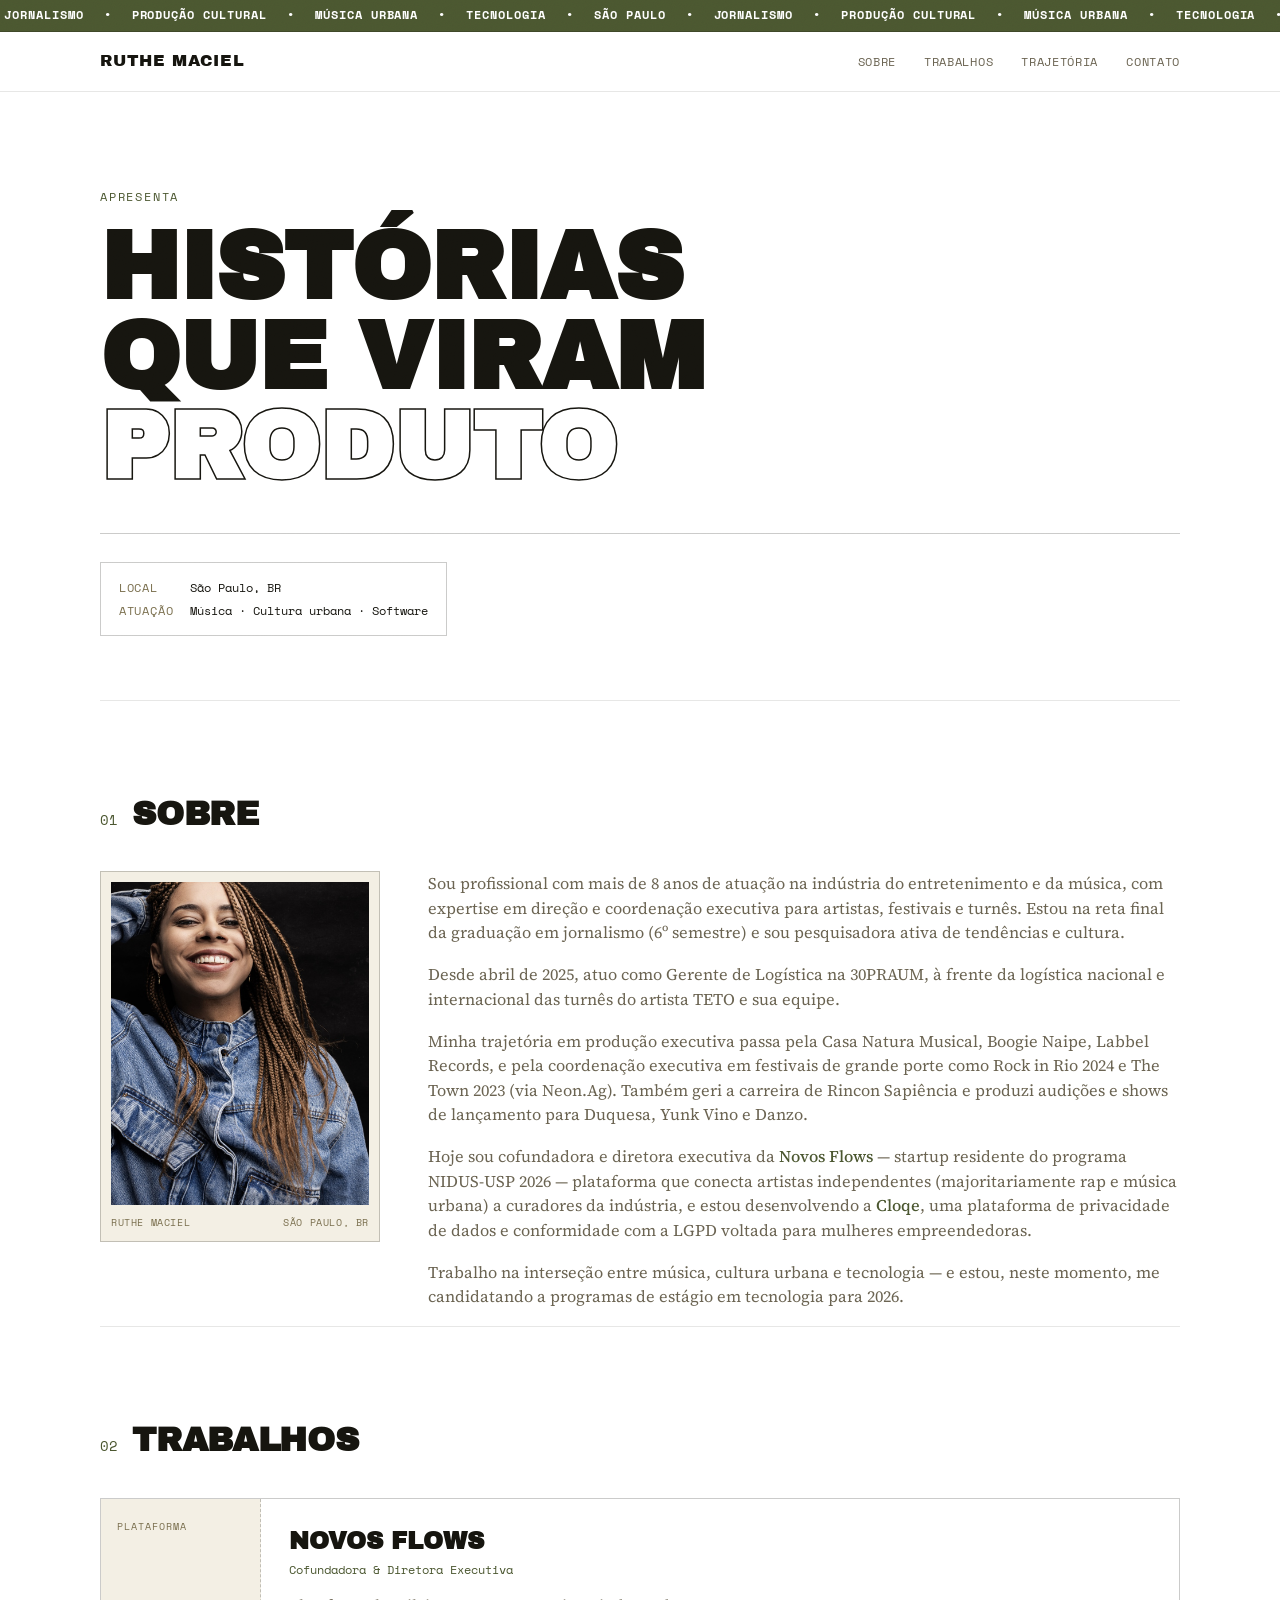
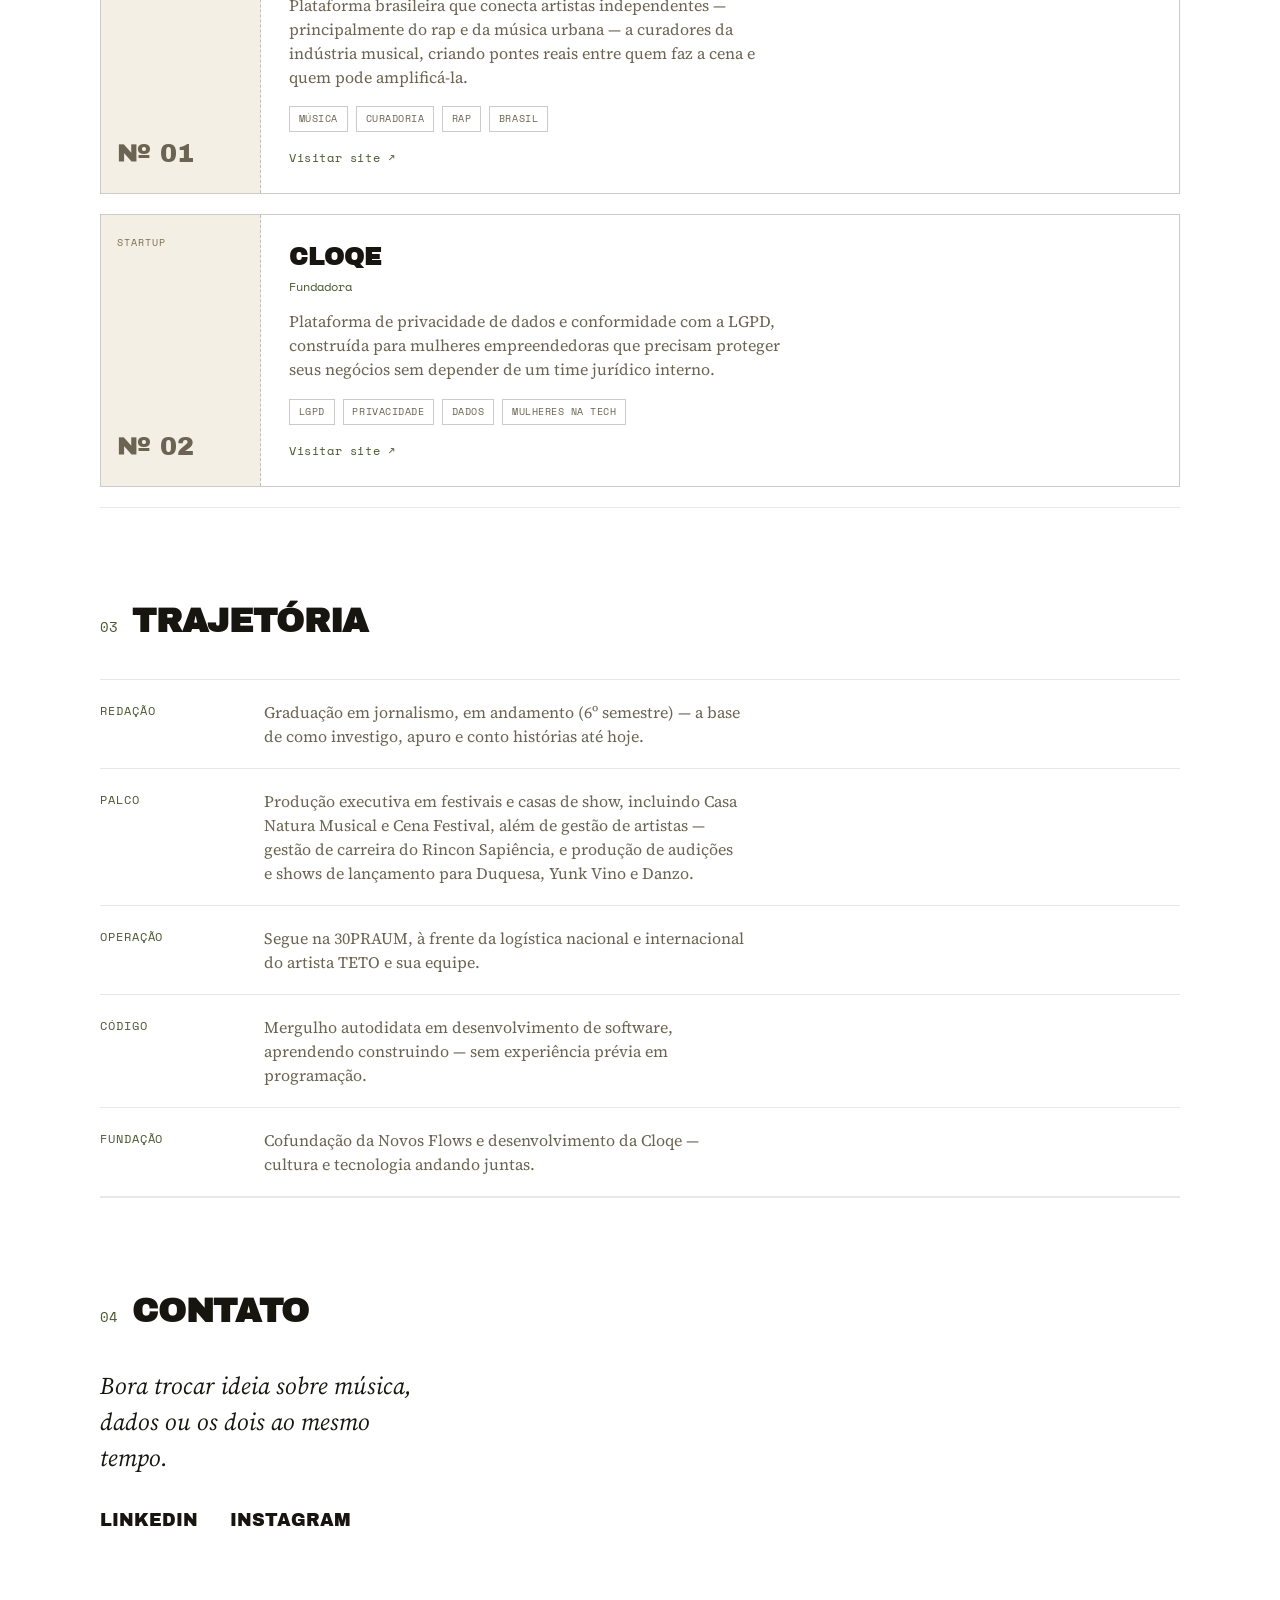
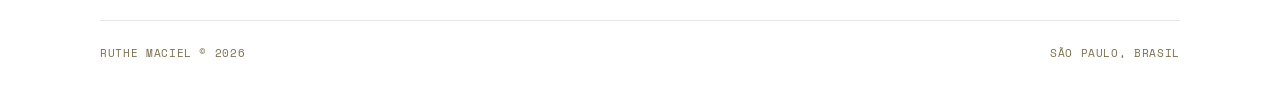
==== commit 58248eab: "forca atualizacao" ====
--- a/index.html
+++ b/index.html
@@ -77,7 +77,6 @@
       <span class="outline">PRODUTO</span>
     </h1>
     <div class="hero__meta">
-      <p class="hero__role">Mais de 8 anos na indústria da música. Hoje, construindo tecnologias para a cena que sempre produzi.</p>
       <div class="ticket">
         <span class="ticket__label">LOCAL</span>
         <span class="ticket__value">São Paulo, BR</span>
--- a/styles.css
+++ b/styles.css
@@ -178,12 +178,12 @@
 }
 
 .hero__meta {
-  display: grid;
-  grid-template-columns: 1.3fr 1fr;
-  gap: 2.5rem;
-  align-items: end;
   border-top: 1px solid var(--line-strong);
   padding-top: 1.75rem;
+}
+
+.hero__meta .ticket {
+  display: inline-grid;
 }
 
 .hero__role {
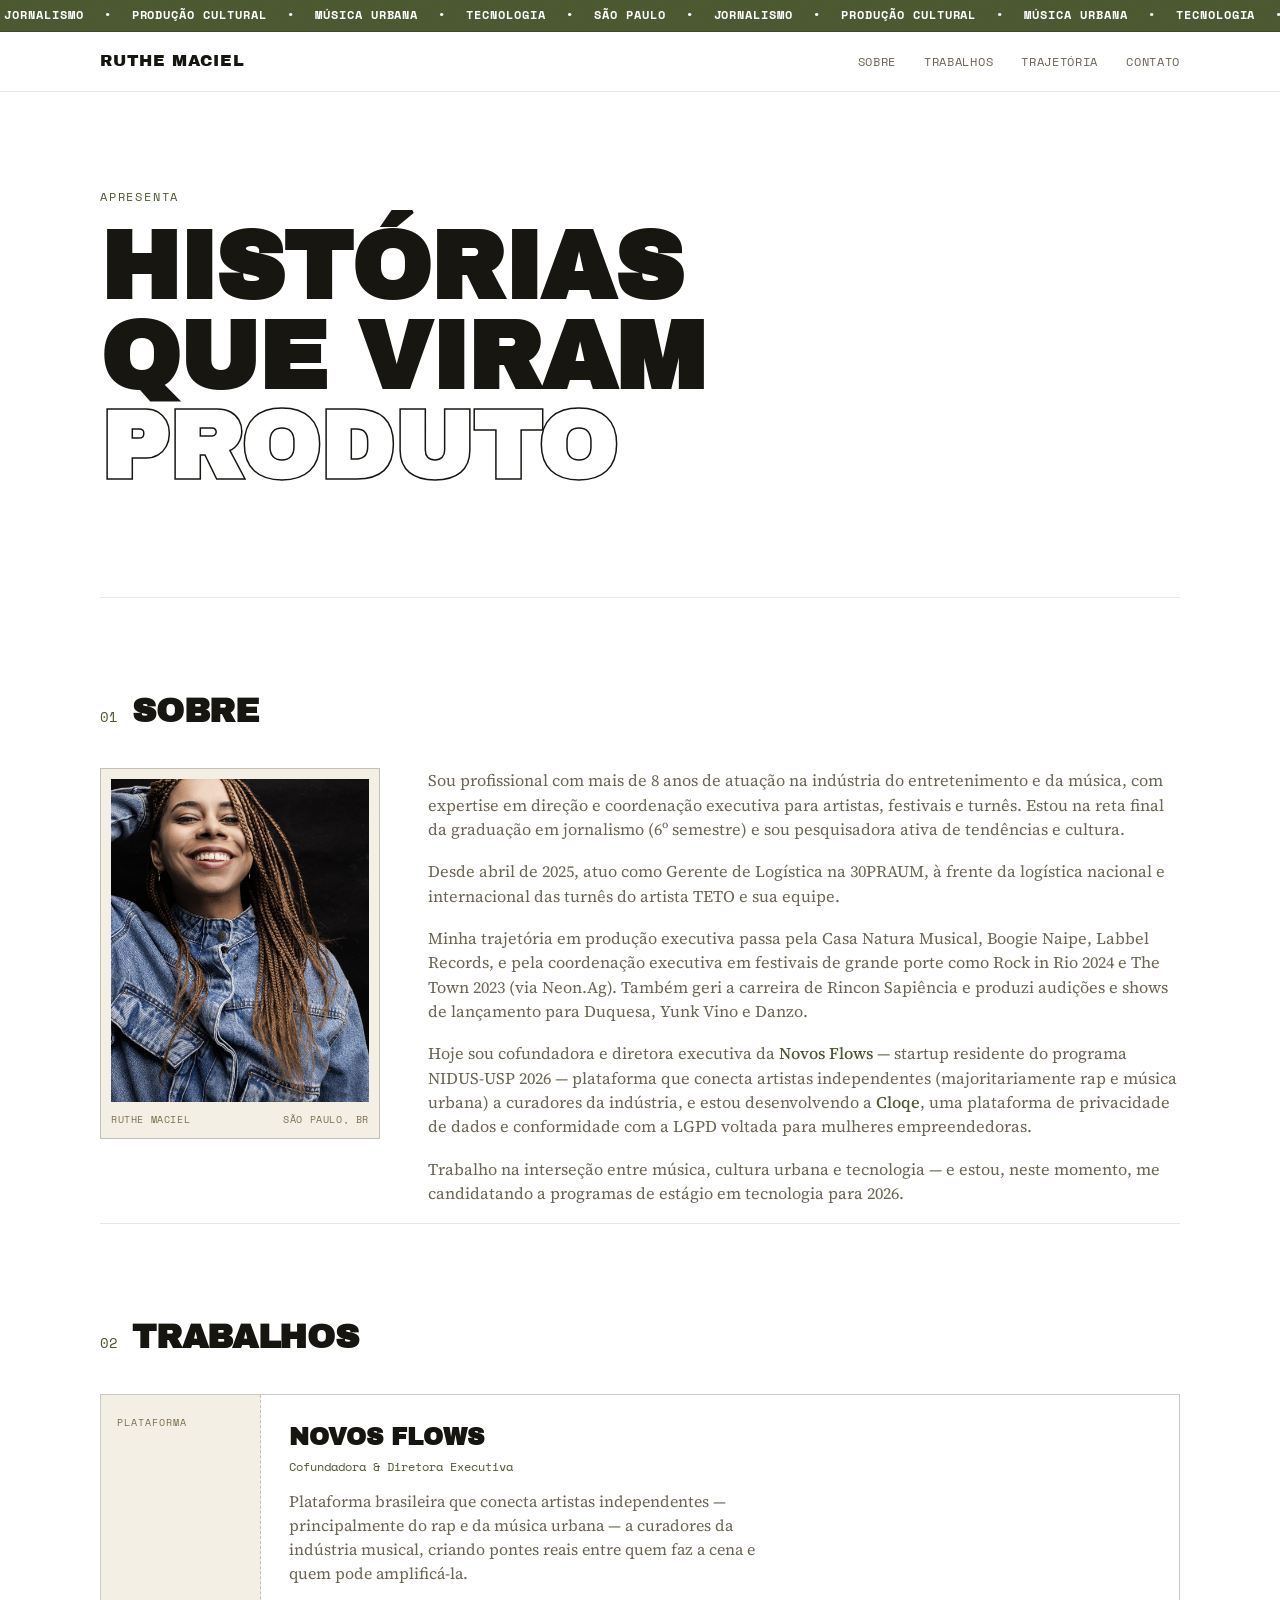
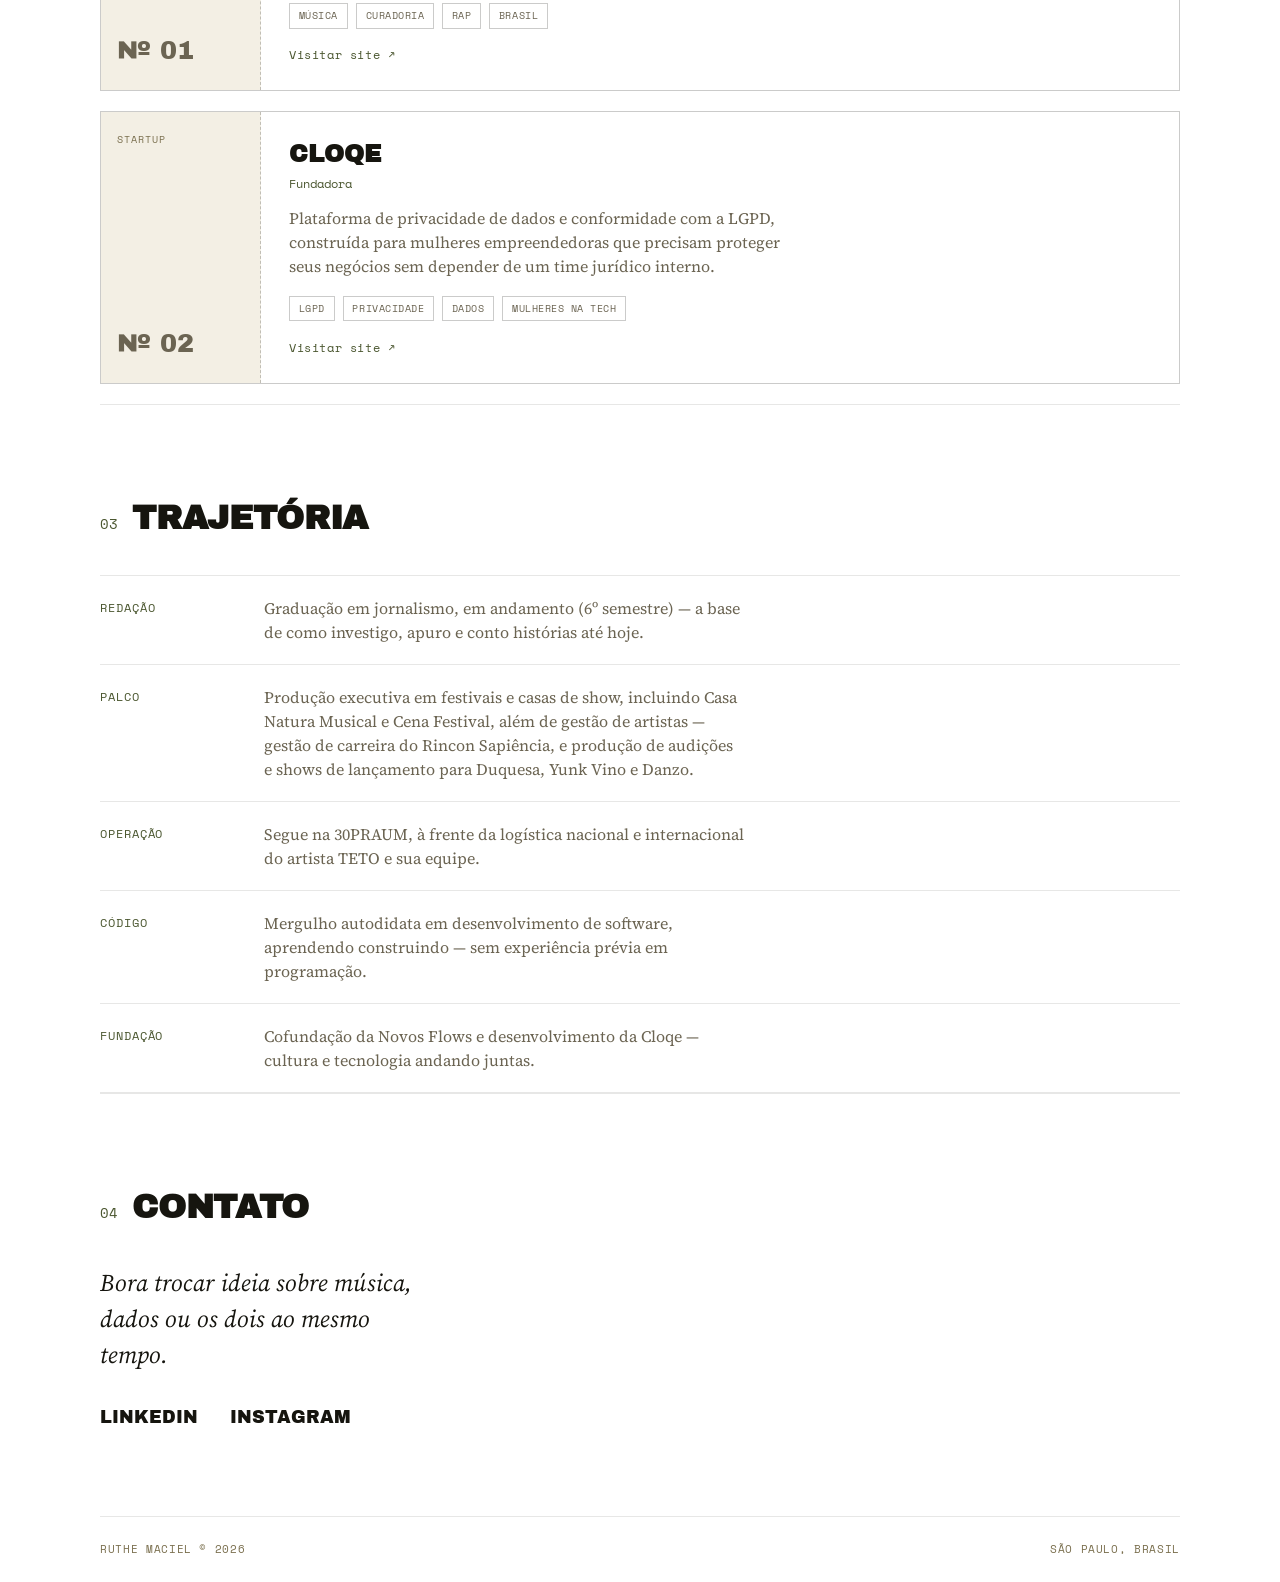
==== commit 58c97bf5: "forca atualizacao" ====
--- a/index.html
+++ b/index.html
@@ -76,14 +76,6 @@
       QUE VIRAM<br>
       <span class="outline">PRODUTO</span>
     </h1>
-    <div class="hero__meta">
-      <div class="ticket">
-        <span class="ticket__label">LOCAL</span>
-        <span class="ticket__value">São Paulo, BR</span>
-        <span class="ticket__label">ATUAÇÃO</span>
-        <span class="ticket__value">Música · Cultura urbana · Software</span>
-      </div>
-    </div>
   </section>
 
   <!-- SOBRE -->
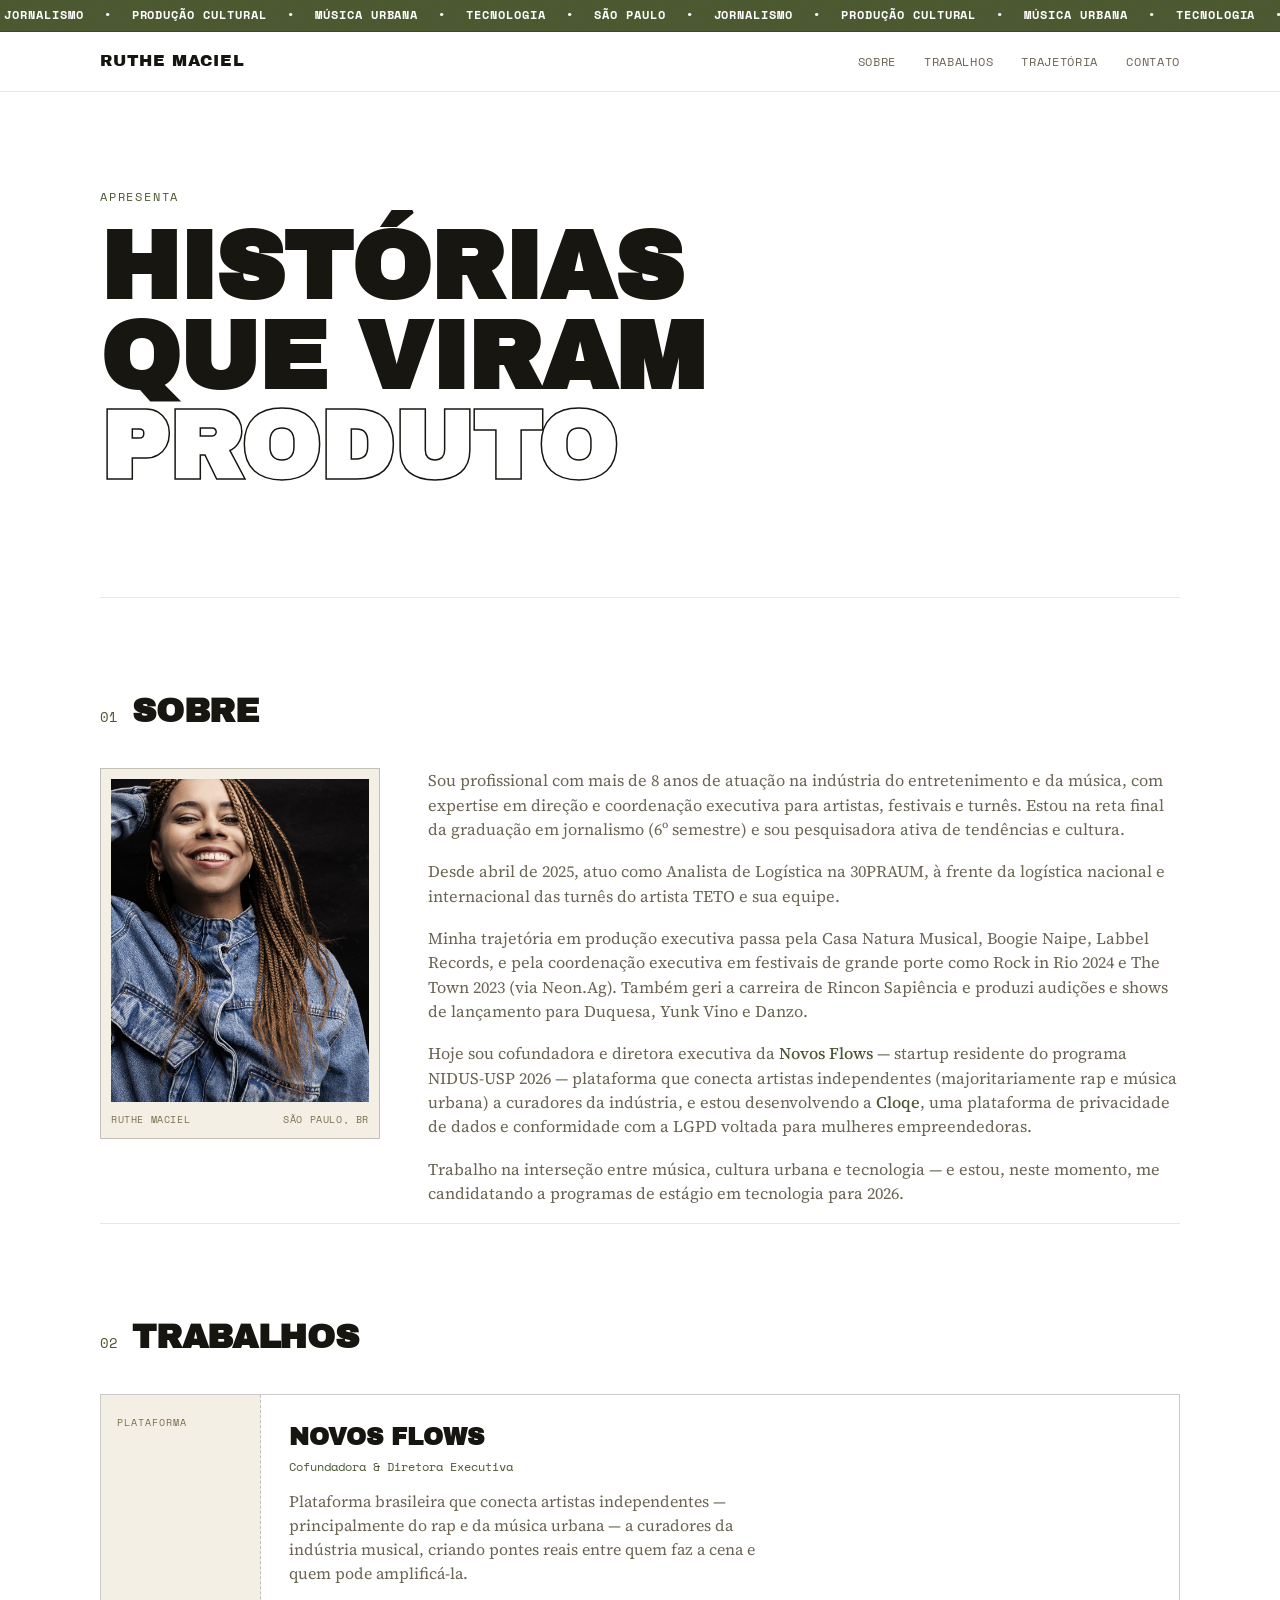
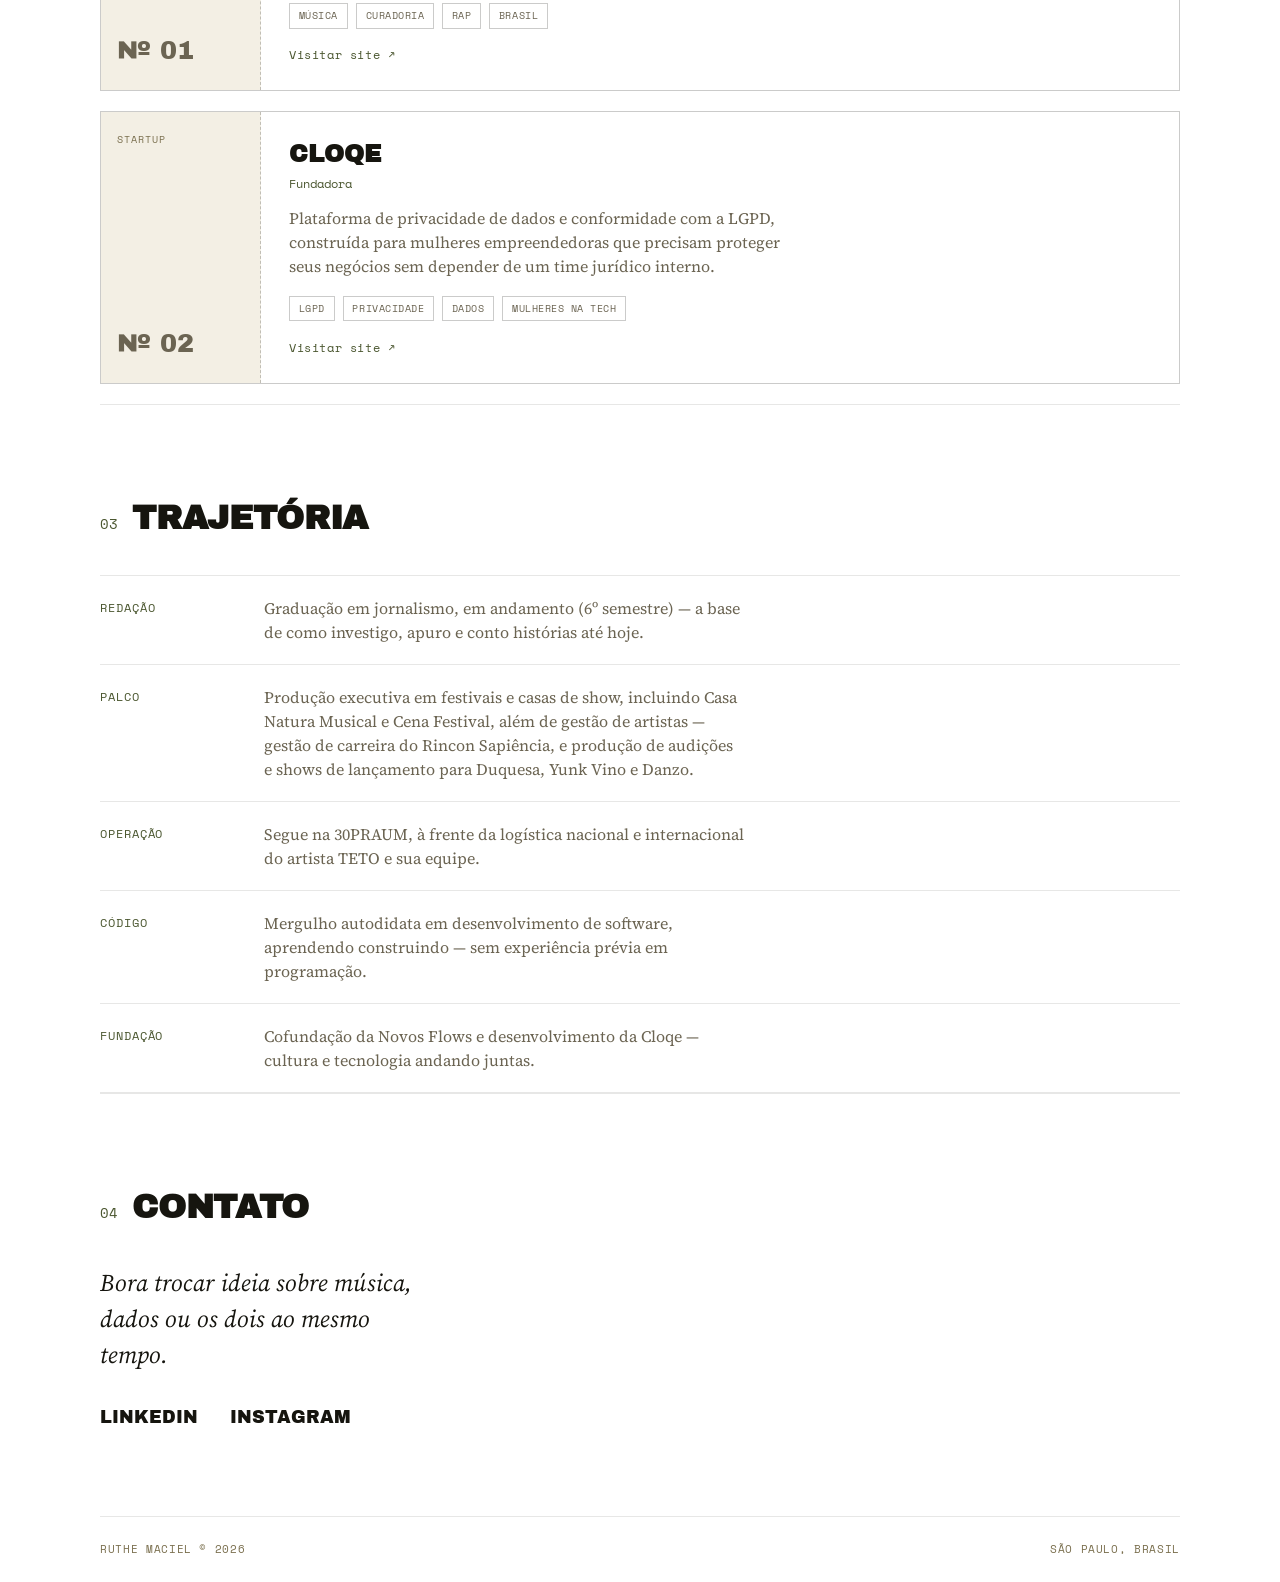
==== commit 02390c7e: "forca atualizacao" ====
--- a/index.html
+++ b/index.html
@@ -96,7 +96,7 @@
       </div>
       <div class="about__body">
         <p>Sou profissional com mais de 8 anos de atuação na indústria do entretenimento e da música, com expertise em direção e coordenação executiva para artistas, festivais e turnês. Estou na reta final da graduação em jornalismo (6º semestre) e sou pesquisadora ativa de tendências e cultura.</p>
-        <p>Desde abril de 2025, atuo como Gerente de Logística na 30PRAUM, à frente da logística nacional e internacional das turnês do artista TETO e sua equipe.</p>
+        <p>Desde abril de 2025, atuo como Analista de Logística na 30PRAUM, à frente da logística nacional e internacional das turnês do artista TETO e sua equipe.</p>
         <p>Minha trajetória em produção executiva passa pela Casa Natura Musical, Boogie Naipe, Labbel Records, e pela coordenação executiva em festivais de grande porte como Rock in Rio 2024 e The Town 2023 (via Neon.Ag). Também geri a carreira de Rincon Sapiência e produzi audições e shows de lançamento para Duquesa, Yunk Vino e Danzo.</p>
         <p>Hoje sou cofundadora e diretora executiva da <strong>Novos Flows</strong> — startup residente do programa NIDUS-USP 2026 — plataforma que conecta artistas independentes (majoritariamente rap e música urbana) a curadores da indústria, e estou desenvolvendo a <strong>Cloqe</strong>, uma plataforma de privacidade de dados e conformidade com a LGPD voltada para mulheres empreendedoras.</p>
         <p>Trabalho na interseção entre música, cultura urbana e tecnologia — e estou, neste momento, me candidatando a programas de estágio em tecnologia para 2026.</p>
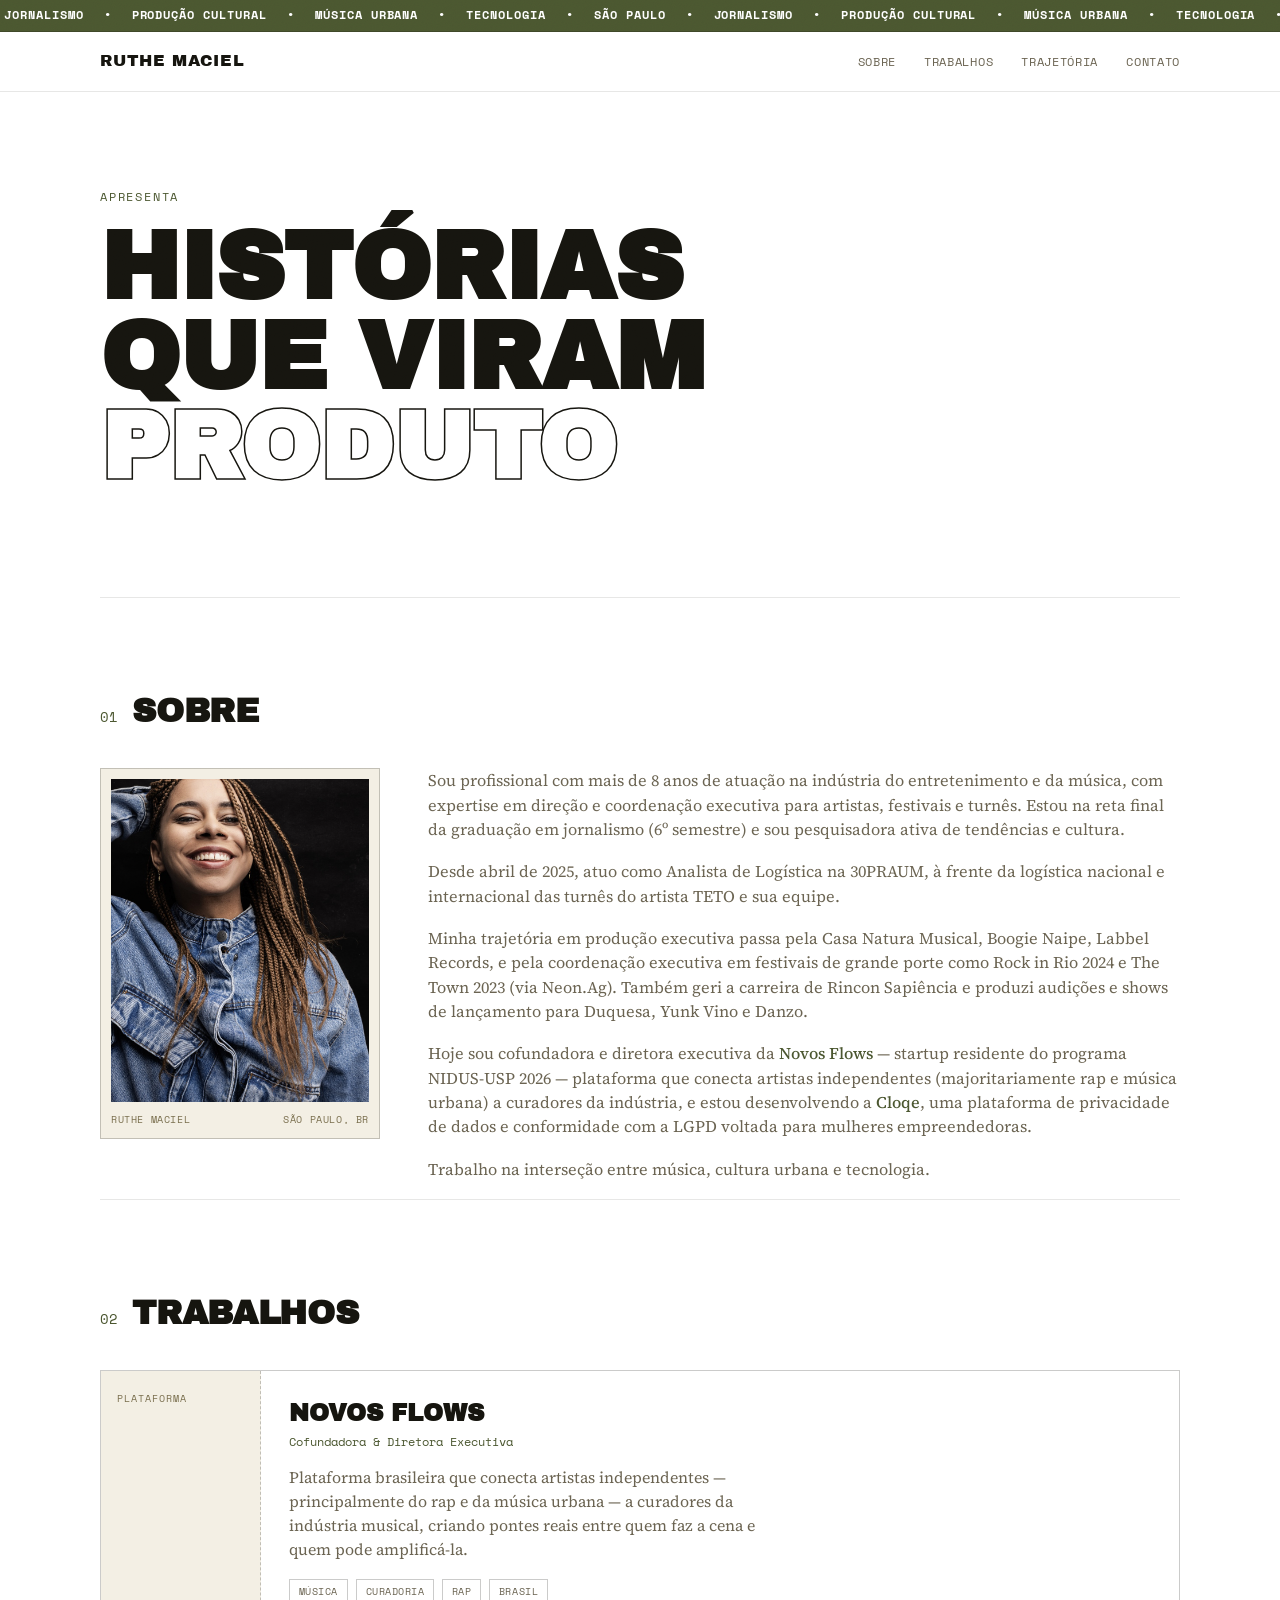
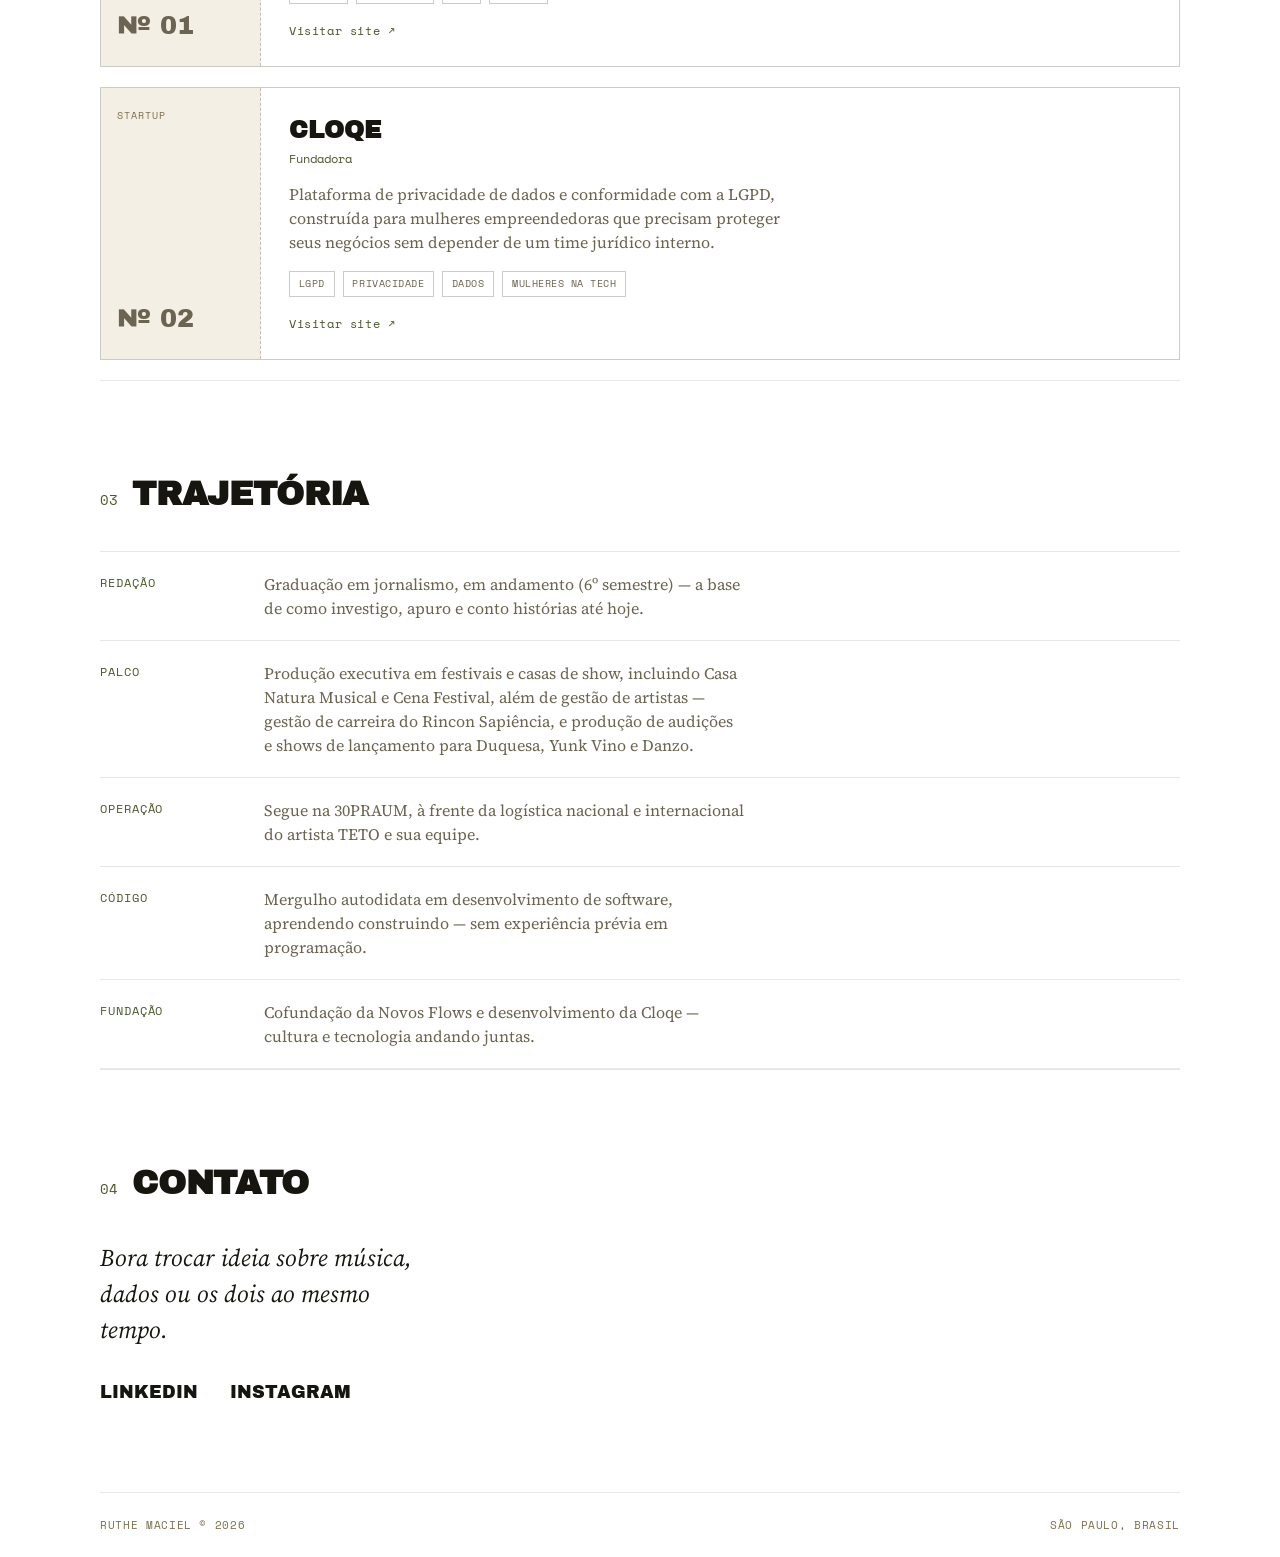
==== commit 342c809e: "atualiza texto da secao sobre" ====
--- a/index.html
+++ b/index.html
@@ -99,7 +99,7 @@
         <p>Desde abril de 2025, atuo como Analista de Logística na 30PRAUM, à frente da logística nacional e internacional das turnês do artista TETO e sua equipe.</p>
         <p>Minha trajetória em produção executiva passa pela Casa Natura Musical, Boogie Naipe, Labbel Records, e pela coordenação executiva em festivais de grande porte como Rock in Rio 2024 e The Town 2023 (via Neon.Ag). Também geri a carreira de Rincon Sapiência e produzi audições e shows de lançamento para Duquesa, Yunk Vino e Danzo.</p>
         <p>Hoje sou cofundadora e diretora executiva da <strong>Novos Flows</strong> — startup residente do programa NIDUS-USP 2026 — plataforma que conecta artistas independentes (majoritariamente rap e música urbana) a curadores da indústria, e estou desenvolvendo a <strong>Cloqe</strong>, uma plataforma de privacidade de dados e conformidade com a LGPD voltada para mulheres empreendedoras.</p>
-        <p>Trabalho na interseção entre música, cultura urbana e tecnologia — e estou, neste momento, me candidatando a programas de estágio em tecnologia para 2026.</p>
+        <p>Trabalho na interseção entre música, cultura urbana e tecnologia.</p>
       </div>
     </div>
   </section>
